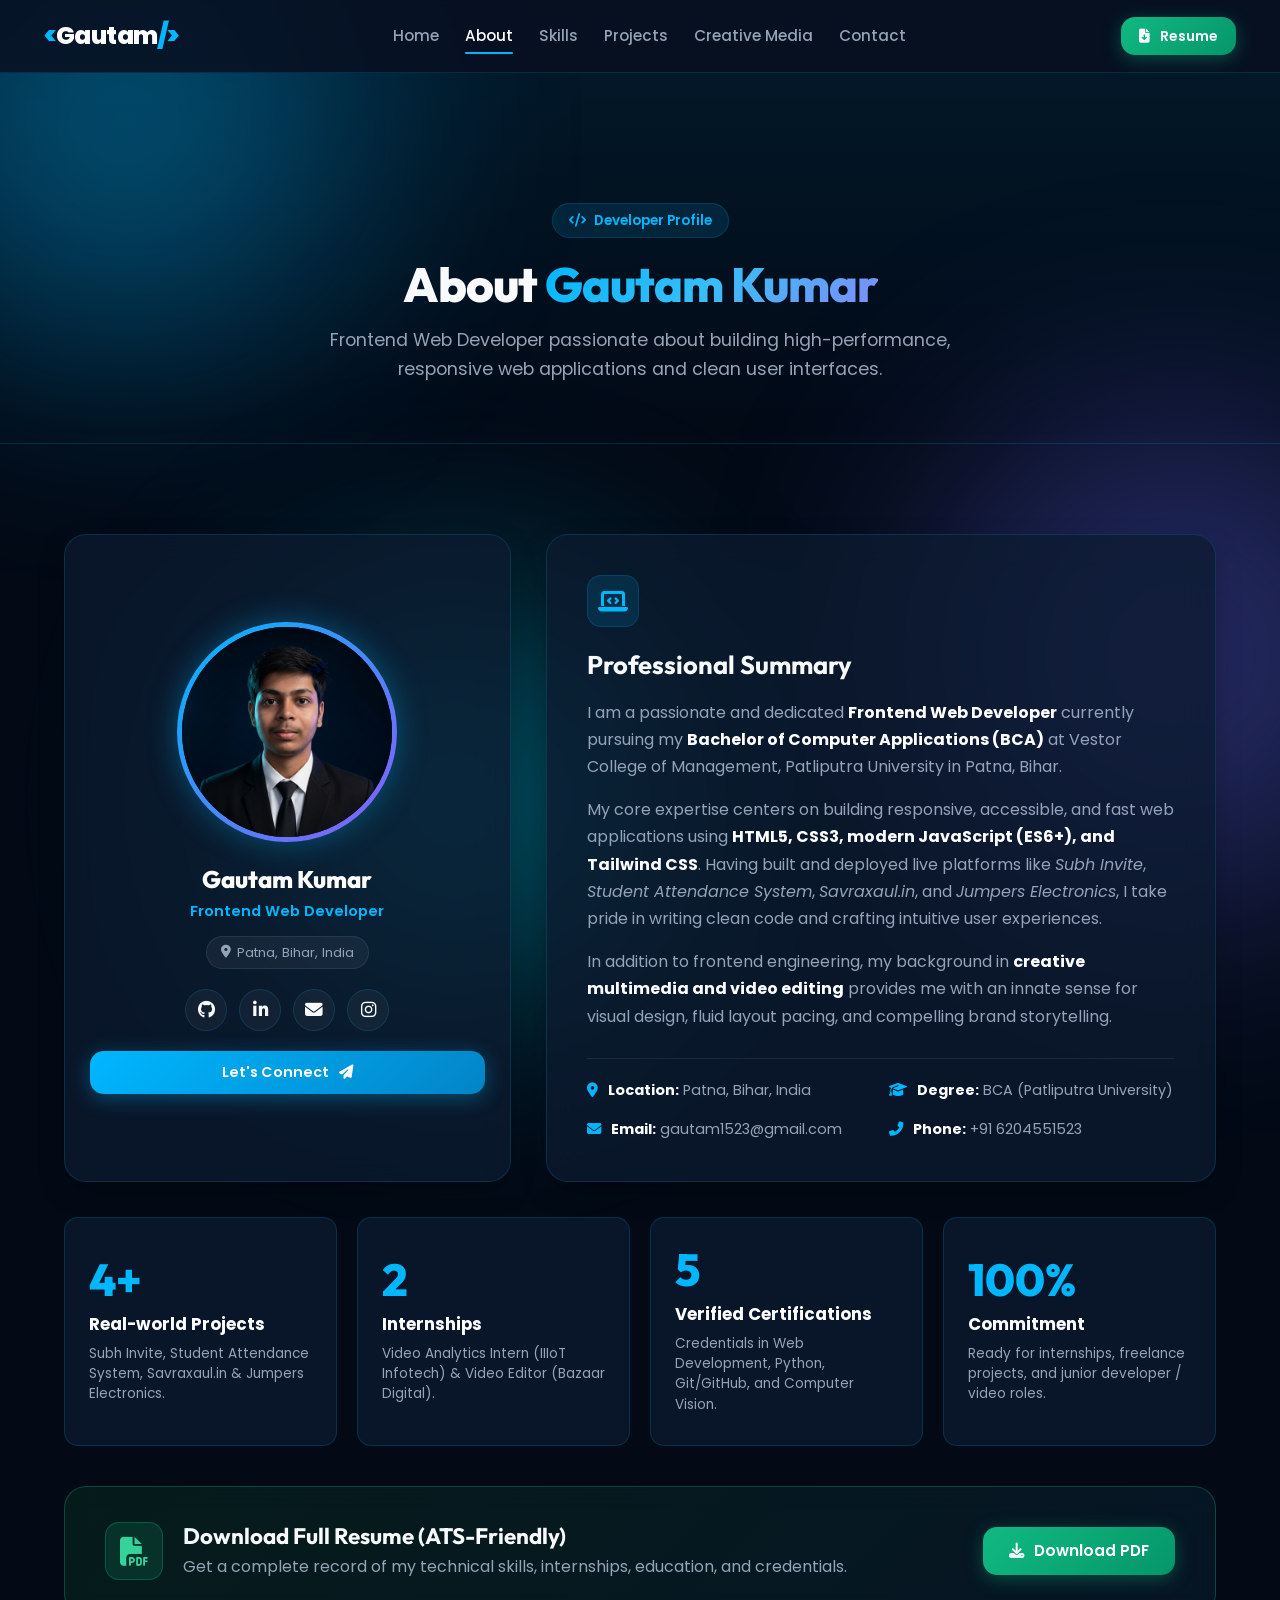
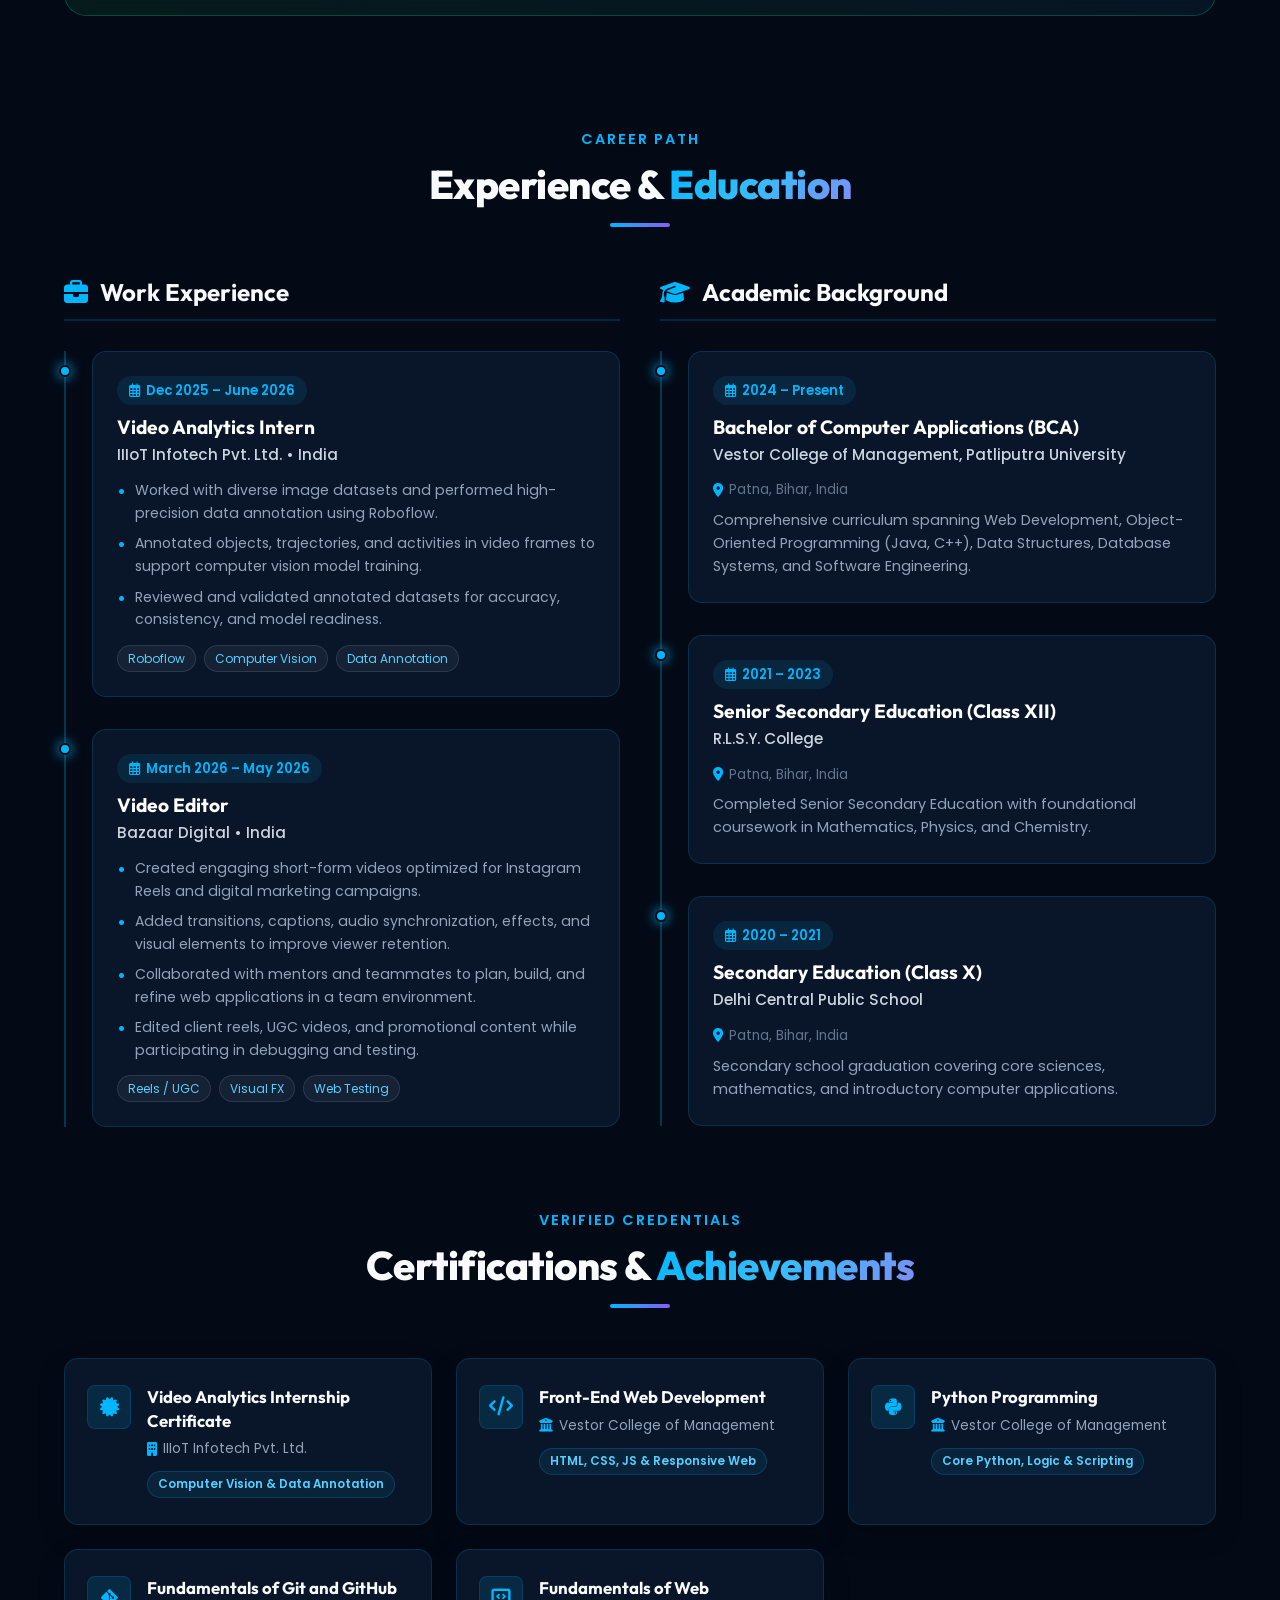
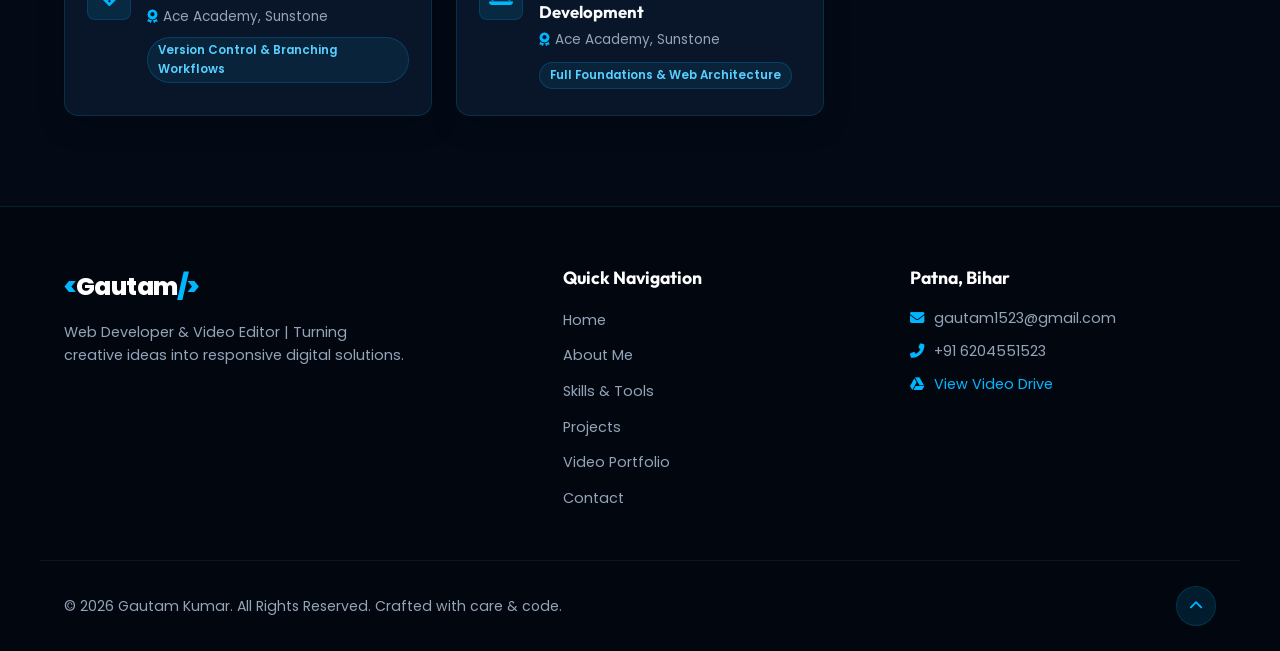
==== about.html @ 28bb9964 "Initial Commit" ====
<!DOCTYPE html>
<html lang="en">

<head>
    <meta charset="UTF-8">
    <meta name="viewport" content="width=device-width, initial-scale=1.0">
    <title>About Me | Gautam Kumar - Frontend Web Developer</title>

    <meta name="description" content="Learn more about Gautam Kumar: Frontend Web Developer pursuing BCA at Vestor College of Management, Patliputra University, Patna.">
    <meta name="author" content="Gautam Kumar">

    <!-- Google Fonts -->
    <link rel="preconnect" href="https://fonts.googleapis.com">
    <link rel="preconnect" href="https://fonts.gstatic.com" crossorigin>
    <link href="https://fonts.googleapis.com/css2?family=Outfit:wght@300;400;500;600;700;800;900&family=Poppins:wght@300;400;500;600;700&display=swap" rel="stylesheet">

    <!-- Font Awesome Icons -->
    <link rel="stylesheet" href="https://cdnjs.cloudflare.com/ajax/libs/font-awesome/6.5.1/css/all.min.css">

    <!-- Favicon -->
    <link rel="icon" type="image/jpeg" href="assets/profile.jpg">

    <!-- Stylesheet -->
    <link rel="stylesheet" href="style.css">
</head>

<body>
    <!-- Background Glow Blobs -->
    <div class="blob-bg blob-1"></div>
    <div class="blob-bg blob-2"></div>
    <div class="blob-bg blob-3"></div>

    <!-- Navigation Header -->
    <header class="header" id="header">
        <div class="nav-container">
            <a href="index.html" class="logo">
                <span class="logo-tag">&lt;</span>Gautam<span class="logo-tag">/&gt;</span>
            </a>

            <nav class="navbar" id="navbar">
                <a href="index.html" class="nav-link">Home</a>
                <a href="about.html" class="nav-link active">About</a>
                <a href="skills.html" class="nav-link">Skills</a>
                <a href="projects.html" class="nav-link">Projects</a>
                <a href="videos.html" class="nav-link">Creative Media</a>
                <a href="contact.html" class="nav-link">Contact</a>
            </nav>

            <div class="nav-actions">
                <a href="assets/Gautam_Kumar_Resume_ATS.pdf" download="Gautam_Kumar_Resume.pdf" class="btn btn-resume nav-resume-btn" title="Download Resume PDF">
                    <i class="fas fa-file-download"></i>
                    <span>Resume</span>
                </a>
                <button class="mobile-toggle" id="mobile-toggle" aria-label="Toggle Navigation Menu">
                    <i class="fas fa-bars"></i>
                </button>
            </div>
        </div>
    </header>

    <main>
        <!-- Page Header -->
        <section class="page-header">
            <div class="section-container">
                <div class="page-tag">
                    <i class="fas fa-code"></i> Developer Profile
                </div>
                <h1>About <span class="highlight-gradient">Gautam Kumar</span></h1>
                <p>Frontend Web Developer passionate about building high-performance, responsive web applications and clean user interfaces.</p>
            </div>
        </section>

        <!-- About Intro Section -->
        <section class="section" style="padding-bottom: 50px;">
            <div class="section-container">
                <div class="about-hero-grid">
                    <!-- Photo Card -->
                    <div class="about-image-card">
                        <div class="about-img-frame">
                            <img src="assets/profile.jpg" alt="Gautam Kumar - Frontend Web Developer" class="about-profile-img">
                        </div>
                        <div class="about-image-meta">
                            <h4>Gautam Kumar</h4>
                            <p class="role-badge">Frontend Web Developer</p>
                            <span class="location-badge"><i class="fas fa-map-marker-alt"></i> Patna, Bihar, India</span>
                        </div>
                        <div class="social-icons" style="margin-bottom: 20px;">
                            <a href="https://github.com/gautamkumar523" target="_blank" rel="noopener noreferrer" aria-label="GitHub"><i class="fab fa-github"></i></a>
                            <a href="https://www.linkedin.com/in/gautam-kumar-48a012330" target="_blank" rel="noopener noreferrer" aria-label="LinkedIn"><i class="fab fa-linkedin-in"></i></a>
                            <a href="mailto:gautam1523@gmail.com" aria-label="Email"><i class="fas fa-envelope"></i></a>
                            <a href="https://www.instagram.com/kumar_gautam523/" target="_blank" rel="noopener noreferrer" aria-label="Instagram"><i class="fab fa-instagram"></i></a>
                        </div>
                        <a href="contact.html" class="btn btn-primary" style="width: 100%; padding: 10px 18px; font-size: 0.9rem;">
                            <span>Let's Connect</span>
                            <i class="fas fa-paper-plane"></i>
                        </a>
                    </div>

                    <!-- Intro Card -->
                    <div class="about-card intro-card">
                        <div class="card-icon-box">
                            <i class="fas fa-laptop-code"></i>
                        </div>
                        <h3>Professional Summary</h3>
                        <p>
                            I am a passionate and dedicated <strong>Frontend Web Developer</strong> currently pursuing my <strong>Bachelor of Computer Applications (BCA)</strong> at Vestor College of Management, Patliputra University in Patna, Bihar.
                        </p>
                        <p>
                            My core expertise centers on building responsive, accessible, and fast web applications using <strong>HTML5, CSS3, modern JavaScript (ES6+), and Tailwind CSS</strong>. Having built and deployed live platforms like <em>Subh Invite</em>, <em>Student Attendance System</em>, <em>Savraxaul.in</em>, and <em>Jumpers Electronics</em>, I take pride in writing clean code and crafting intuitive user experiences.
                        </p>
                        <p>
                            In addition to frontend engineering, my background in <strong>creative multimedia and video editing</strong> provides me with an innate sense for visual design, fluid layout pacing, and compelling brand storytelling.
                        </p>

                        <div class="info-meta-list">
                            <div class="info-meta-item">
                                <i class="fas fa-map-marker-alt"></i>
                                <span><strong>Location:</strong> Patna, Bihar, India</span>
                            </div>
                            <div class="info-meta-item">
                                <i class="fas fa-graduation-cap"></i>
                                <span><strong>Degree:</strong> BCA (Patliputra University)</span>
                            </div>
                            <div class="info-meta-item">
                                <i class="fas fa-envelope"></i>
                                <span><strong>Email:</strong> gautam1523@gmail.com</span>
                            </div>
                            <div class="info-meta-item">
                                <i class="fas fa-phone-alt"></i>
                                <span><strong>Phone:</strong> +91 6204551523</span>
                            </div>
                        </div>
                    </div>
                </div>

                <div class="about-stats-grid" style="grid-template-columns: repeat(4, 1fr); margin-bottom: 40px;">
                    <div class="stat-card">
                        <div class="stat-number">4+</div>
                        <div class="stat-title">Real-world Projects</div>
                        <p class="stat-desc">Subh Invite, Student Attendance System, Savraxaul.in & Jumpers Electronics.</p>
                    </div>
                    <div class="stat-card">
                        <div class="stat-number">2</div>
                        <div class="stat-title">Internships</div>
                        <p class="stat-desc">Video Analytics Intern (IIIoT Infotech) & Video Editor (Bazaar Digital).</p>
                    </div>
                    <div class="stat-card">
                        <div class="stat-number">5</div>
                        <div class="stat-title">Verified Certifications</div>
                        <p class="stat-desc">Credentials in Web Development, Python, Git/GitHub, and Computer Vision.</p>
                    </div>
                    <div class="stat-card">
                        <div class="stat-number">100%</div>
                        <div class="stat-title">Commitment</div>
                        <p class="stat-desc">Ready for internships, freelance projects, and junior developer / video roles.</p>
                    </div>
                </div>

                <!-- Resume Download Banner -->
                <div class="resume-download-banner">
                    <div class="resume-banner-content">
                        <div class="resume-banner-icon">
                            <i class="fas fa-file-pdf"></i>
                        </div>
                        <div>
                            <h3 style="font-size: 1.4rem; font-weight: 700; margin-bottom: 4px;">Download Full Resume (ATS-Friendly)</h3>
                            <p>Get a complete record of my technical skills, internships, education, and credentials.</p>
                        </div>
                    </div>
                    <a href="assets/Gautam_Kumar_Resume_ATS.pdf" download="Gautam_Kumar_Resume.pdf" class="btn btn-resume">
                        <i class="fas fa-download"></i>
                        <span>Download PDF</span>
                    </a>
                </div>
            </div>
        </section>

        <!-- Experience & Education Dual Timeline -->
        <section class="section" style="padding-top: 20px; padding-bottom: 70px;">
            <div class="section-container">
                <div class="section-header">
                    <span class="section-subtitle">Career Path</span>
                    <h2 class="section-title">Experience & <span class="highlight-gradient">Education</span></h2>
                    <div class="title-bar"></div>
                </div>

                <div class="timeline-dual-grid">
                    <!-- Work Experience Column -->
                    <div class="timeline-column">
                        <div class="column-header">
                            <i class="fas fa-briefcase"></i>
                            <h3>Work Experience</h3>
                        </div>

                        <div class="timeline-list">
                            <!-- Experience 1 -->
                            <div class="timeline-item">
                                <div class="timeline-dot"></div>
                                <div class="timeline-card">
                                    <div class="timeline-date">
                                        <i class="far fa-calendar-alt"></i> Dec 2025 – June 2026
                                    </div>
                                    <h4 class="timeline-role">Video Analytics Intern</h4>
                                    <div class="timeline-company">IIIoT Infotech Pvt. Ltd. • India</div>
                                    <ul class="timeline-points">
                                        <li>Worked with diverse image datasets and performed high-precision data annotation using Roboflow.</li>
                                        <li>Annotated objects, trajectories, and activities in video frames to support computer vision model training.</li>
                                        <li>Reviewed and validated annotated datasets for accuracy, consistency, and model readiness.</li>
                                    </ul>
                                    <div class="tag-row">
                                        <span class="mini-tag">Roboflow</span>
                                        <span class="mini-tag">Computer Vision</span>
                                        <span class="mini-tag">Data Annotation</span>
                                    </div>
                                </div>
                            </div>

                            <!-- Experience 2 -->
                            <div class="timeline-item">
                                <div class="timeline-dot"></div>
                                <div class="timeline-card">
                                    <div class="timeline-date">
                                        <i class="far fa-calendar-alt"></i> March 2026 – May 2026
                                    </div>
                                    <h4 class="timeline-role">Video Editor</h4>
                                    <div class="timeline-company">Bazaar Digital • India</div>
                                    <ul class="timeline-points">
                                        <li>Created engaging short-form videos optimized for Instagram Reels and digital marketing campaigns.</li>
                                        <li>Added transitions, captions, audio synchronization, effects, and visual elements to improve viewer retention.</li>
                                        <li>Collaborated with mentors and teammates to plan, build, and refine web applications in a team environment.</li>
                                        <li>Edited client reels, UGC videos, and promotional content while participating in debugging and testing.</li>
                                    </ul>
                                    <div class="tag-row">
                                        <span class="mini-tag">Reels / UGC</span>
                                        <span class="mini-tag">Visual FX</span>
                                        <span class="mini-tag">Web Testing</span>
                                    </div>
                                </div>
                            </div>
                        </div>
                    </div>

                    <!-- Education Column -->
                    <div class="timeline-column">
                        <div class="column-header">
                            <i class="fas fa-graduation-cap"></i>
                            <h3>Academic Background</h3>
                        </div>

                        <div class="timeline-list">
                            <!-- Education 1 -->
                            <div class="timeline-item">
                                <div class="timeline-dot"></div>
                                <div class="timeline-card">
                                    <div class="timeline-date">
                                        <i class="far fa-calendar-alt"></i> 2024 – Present
                                    </div>
                                    <h4 class="timeline-role">Bachelor of Computer Applications (BCA)</h4>
                                    <div class="timeline-company">Vestor College of Management, Patliputra University</div>
                                    <p class="timeline-location"><i class="fas fa-map-marker-alt"></i> Patna, Bihar, India</p>
                                    <p class="timeline-text">
                                        Comprehensive curriculum spanning Web Development, Object-Oriented Programming (Java, C++), Data Structures, Database Systems, and Software Engineering.
                                    </p>
                                </div>
                            </div>

                            <!-- Education 2 -->
                            <div class="timeline-item">
                                <div class="timeline-dot"></div>
                                <div class="timeline-card">
                                    <div class="timeline-date">
                                        <i class="far fa-calendar-alt"></i> 2021 – 2023
                                    </div>
                                    <h4 class="timeline-role">Senior Secondary Education (Class XII)</h4>
                                    <div class="timeline-company">R.L.S.Y. College</div>
                                    <p class="timeline-location"><i class="fas fa-map-marker-alt"></i> Patna, Bihar, India</p>
                                    <p class="timeline-text">
                                        Completed Senior Secondary Education with foundational coursework in Mathematics, Physics, and Chemistry.
                                    </p>
                                </div>
                            </div>

                            <!-- Education 3 -->
                            <div class="timeline-item">
                                <div class="timeline-dot"></div>
                                <div class="timeline-card">
                                    <div class="timeline-date">
                                        <i class="far fa-calendar-alt"></i> 2020 – 2021
                                    </div>
                                    <h4 class="timeline-role">Secondary Education (Class X)</h4>
                                    <div class="timeline-company">Delhi Central Public School</div>
                                    <p class="timeline-location"><i class="fas fa-map-marker-alt"></i> Patna, Bihar, India</p>
                                    <p class="timeline-text">
                                        Secondary school graduation covering core sciences, mathematics, and introductory computer applications.
                                    </p>
                                </div>
                            </div>
                        </div>
                    </div>
                </div>
            </div>
        </section>

        <!-- Certifications Section -->
        <section class="section" style="padding-top: 10px; padding-bottom: 90px;">
            <div class="section-container">
                <div class="section-header">
                    <span class="section-subtitle">Verified Credentials</span>
                    <h2 class="section-title">Certifications & <span class="highlight-gradient">Achievements</span></h2>
                    <div class="title-bar"></div>
                </div>

                <div class="cert-grid">
                    <!-- Cert 1 -->
                    <div class="cert-card">
                        <div class="cert-badge-icon">
                            <i class="fas fa-certificate"></i>
                        </div>
                        <div class="cert-body">
                            <h4>Video Analytics Internship Certificate</h4>
                            <p class="cert-issuer"><i class="fas fa-building"></i> IIIoT Infotech Pvt. Ltd.</p>
                            <span class="cert-tag">Computer Vision & Data Annotation</span>
                        </div>
                    </div>

                    <!-- Cert 2 -->
                    <div class="cert-card">
                        <div class="cert-badge-icon">
                            <i class="fas fa-code"></i>
                        </div>
                        <div class="cert-body">
                            <h4>Front-End Web Development</h4>
                            <p class="cert-issuer"><i class="fas fa-university"></i> Vestor College of Management</p>
                            <span class="cert-tag">HTML, CSS, JS & Responsive Web</span>
                        </div>
                    </div>

                    <!-- Cert 3 -->
                    <div class="cert-card">
                        <div class="cert-badge-icon">
                            <i class="fab fa-python"></i>
                        </div>
                        <div class="cert-body">
                            <h4>Python Programming</h4>
                            <p class="cert-issuer"><i class="fas fa-university"></i> Vestor College of Management</p>
                            <span class="cert-tag">Core Python, Logic & Scripting</span>
                        </div>
                    </div>

                    <!-- Cert 4 -->
                    <div class="cert-card">
                        <div class="cert-badge-icon">
                            <i class="fab fa-git-alt"></i>
                        </div>
                        <div class="cert-body">
                            <h4>Fundamentals of Git and GitHub</h4>
                            <p class="cert-issuer"><i class="fas fa-award"></i> Ace Academy, Sunstone</p>
                            <span class="cert-tag">Version Control & Branching Workflows</span>
                        </div>
                    </div>

                    <!-- Cert 5 -->
                    <div class="cert-card">
                        <div class="cert-badge-icon">
                            <i class="fas fa-laptop-code"></i>
                        </div>
                        <div class="cert-body">
                            <h4>Fundamentals of Web Development</h4>
                            <p class="cert-issuer"><i class="fas fa-award"></i> Ace Academy, Sunstone</p>
                            <span class="cert-tag">Full Foundations & Web Architecture</span>
                        </div>
                    </div>
                </div>
            </div>
        </section>
    </main>

    <!-- Footer -->
    <footer class="footer">
        <div class="section-container footer-content">
            <div class="footer-logo">
                <a href="index.html" class="logo">
                    <span class="logo-tag">&lt;</span>Gautam<span class="logo-tag">/&gt;</span>
                </a>
                <p>Web Developer & Video Editor | Turning creative ideas into responsive digital solutions.</p>
            </div>

            <div class="footer-links">
                <h4>Quick Navigation</h4>
                <ul>
                    <li><a href="index.html">Home</a></li>
                    <li><a href="about.html">About Me</a></li>
                    <li><a href="skills.html">Skills & Tools</a></li>
                    <li><a href="projects.html">Projects</a></li>
                    <li><a href="videos.html">Video Portfolio</a></li>
                    <li><a href="contact.html">Contact</a></li>
                </ul>
            </div>

            <div class="footer-contact">
                <h4>Patna, Bihar</h4>
                <p><i class="fas fa-envelope"></i> gautam1523@gmail.com</p>
                <p><i class="fas fa-phone-alt"></i> +91 6204551523</p>
                <p><i class="fab fa-google-drive"></i> <a href="https://drive.google.com/drive/folders/1fnpWVgMKxnuVFxJ9UNjNmd7rNu_-6KGL?usp=drive_link" target="_blank" rel="noopener noreferrer" style="color: var(--primary);">View Video Drive</a></p>
            </div>
        </div>

        <div class="footer-bottom">
            <p>&copy; 2026 Gautam Kumar. All Rights Reserved. Crafted with care & code.</p>
            <a href="about.html" class="back-to-top" aria-label="Back to Top">
                <i class="fas fa-chevron-up"></i>
            </a>
        </div>
    </footer>

    <!-- JavaScript -->
    <script src="script.js"></script>
</body>

</html>
---- style.css ----
/* ==========================================================
   GAUTAM KUMAR - MULTIPAGE PORTFOLIO STYLESHEET
   Theme: High-Tech Dark Neon (Deep Navy & Electric Cyan)
   ========================================================== */

:root {
    --bg-main: #030a16;
    --bg-secondary: #071224;
    --bg-card: rgba(13, 27, 49, 0.75);
    --bg-card-hover: rgba(18, 36, 64, 0.92);
    --bg-glass: rgba(7, 18, 36, 0.88);

    --primary: #00b7ff;
    --primary-glow: rgba(0, 183, 255, 0.45);
    --primary-light: #56d0ff;
    --primary-dark: #0088cc;
    --accent-purple: #8b5cf6;
    --accent-emerald: #10b981;
    --accent-gold: #f59e0b;
    --drive-color: #34a853;

    --text-main: #f8fafc;
    --text-muted: #94a3b8;
    --text-dark: #64748b;

    --border-color: rgba(0, 183, 255, 0.16);
    --border-hover: rgba(0, 183, 255, 0.5);

    --radius-sm: 8px;
    --radius-md: 14px;
    --radius-lg: 22px;
    --radius-full: 9999px;

    --font-heading: 'Outfit', sans-serif;
    --font-body: 'Poppins', sans-serif;

    --transition: all 0.3s cubic-bezier(0.4, 0, 0.2, 1);
    --shadow-card: 0 10px 30px -10px rgba(0, 0, 0, 0.5);
    --shadow-glow: 0 0 30px rgba(0, 183, 255, 0.2);
}

/* Global Reset */
*, *::before, *::after {
    margin: 0;
    padding: 0;
    box-sizing: border-box;
}

html {
    scroll-behavior: smooth;
    font-size: 16px;
}

body {
    background-color: var(--bg-main);
    color: var(--text-main);
    font-family: var(--font-body);
    line-height: 1.6;
    overflow-x: hidden;
    position: relative;
    min-height: 100vh;
    display: flex;
    flex-direction: column;
}

main {
    flex-grow: 1;
}

/* Background Glowing Ambient Blobs */
.blob-bg {
    position: fixed;
    border-radius: 50%;
    filter: blur(120px);
    z-index: -1;
    pointer-events: none;
    opacity: 0.35;
    animation: blobFloat 16s ease-in-out infinite alternate;
}

.blob-1 {
    width: 450px;
    height: 450px;
    background: #00b7ff;
    top: -100px;
    left: -100px;
}

.blob-2 {
    width: 500px;
    height: 500px;
    background: #6366f1;
    top: 45%;
    right: -150px;
    animation-delay: -5s;
}

.blob-3 {
    width: 400px;
    height: 400px;
    background: #00e5ff;
    bottom: -100px;
    left: 20%;
    animation-delay: -10s;
}

@keyframes blobFloat {
    0% { transform: translate(0, 0) scale(1); }
    100% { transform: translate(40px, 50px) scale(1.1); }
}

/* Typography & Utilities */
h1, h2, h3, h4, h5, h6 {
    font-family: var(--font-heading);
    color: var(--text-main);
    line-height: 1.25;
}

p {
    color: var(--text-muted);
}

a {
    color: inherit;
    text-decoration: none;
    transition: var(--transition);
}

.highlight-gradient {
    background: linear-gradient(135deg, #00b7ff 0%, #38bdf8 50%, #818cf8 100%);
    -webkit-background-clip: text;
    -webkit-text-fill-color: transparent;
    display: inline-block;
}

.section-container {
    max-width: 1200px;
    margin: 0 auto;
    padding: 0 24px;
    width: 100%;
}

.section {
    padding: 90px 0;
    position: relative;
}

.section-header {
    text-align: center;
    margin-bottom: 50px;
}

.section-subtitle {
    display: inline-block;
    color: var(--primary);
    font-size: 0.9rem;
    font-weight: 600;
    text-transform: uppercase;
    letter-spacing: 2px;
    margin-bottom: 8px;
}

.section-title {
    font-size: 2.5rem;
    font-weight: 800;
    letter-spacing: -0.5px;
}

.title-bar {
    width: 60px;
    height: 4px;
    background: linear-gradient(90deg, var(--primary), var(--accent-purple));
    margin: 14px auto 0;
    border-radius: 4px;
}

/* Subpage Hero / Banner Header */
.page-header {
    padding: 130px 0 60px;
    background: linear-gradient(180deg, rgba(0, 183, 255, 0.08) 0%, transparent 100%);
    border-bottom: 1px solid rgba(0, 183, 255, 0.1);
    text-align: center;
    position: relative;
}

.page-header .page-tag {
    display: inline-flex;
    align-items: center;
    gap: 8px;
    background: rgba(0, 183, 255, 0.12);
    border: 1px solid var(--border-color);
    padding: 6px 16px;
    border-radius: var(--radius-full);
    color: var(--primary);
    font-size: 0.85rem;
    font-weight: 600;
    margin-bottom: 16px;
}

.page-header h1 {
    font-size: 3rem;
    font-weight: 800;
    letter-spacing: -1px;
    margin-bottom: 12px;
}

.page-header p {
    font-size: 1.1rem;
    max-width: 650px;
    margin: 0 auto;
}

/* Buttons */
.btn {
    display: inline-flex;
    align-items: center;
    justify-content: center;
    gap: 10px;
    padding: 12px 26px;
    border-radius: var(--radius-md);
    font-size: 0.96rem;
    font-weight: 600;
    cursor: pointer;
    border: none;
    transition: var(--transition);
}

.btn-primary {
    background: linear-gradient(135deg, #00b7ff 0%, #0284c7 100%);
    color: #ffffff;
    box-shadow: 0 4px 20px rgba(0, 183, 255, 0.35);
}

.btn-primary:hover {
    transform: translateY(-3px);
    box-shadow: 0 8px 25px rgba(0, 183, 255, 0.55);
    background: linear-gradient(135deg, #38bdf8 0%, #00b7ff 100%);
    color: #ffffff;
}

.btn-secondary {
    background: rgba(255, 255, 255, 0.06);
    color: var(--text-main);
    border: 1px solid var(--border-color);
    backdrop-filter: blur(10px);
}

.btn-secondary:hover {
    background: rgba(0, 183, 255, 0.12);
    border-color: var(--primary);
    color: var(--primary);
    transform: translateY(-3px);
}

.btn-outline {
    background: transparent;
    border: 1.5px solid var(--primary);
    color: var(--primary);
}

.btn-outline:hover {
    background: var(--primary);
    color: #030a16;
    box-shadow: 0 0 20px rgba(0, 183, 255, 0.4);
}

.btn-resume {
    background: linear-gradient(135deg, #10b981 0%, #059669 100%);
    color: #ffffff;
    box-shadow: 0 4px 18px rgba(16, 185, 129, 0.35);
}

.btn-resume:hover {
    background: linear-gradient(135deg, #34d399 0%, #10b981 100%);
    transform: translateY(-3px);
    box-shadow: 0 8px 24px rgba(16, 185, 129, 0.55);
    color: #ffffff;
}

.btn-drive {
    background: linear-gradient(135deg, #0284c7 0%, #0369a1 100%);
    color: #ffffff;
    border: 1px solid rgba(56, 189, 248, 0.4);
    box-shadow: 0 4px 18px rgba(2, 132, 199, 0.35);
}

.btn-drive:hover {
    background: linear-gradient(135deg, #38bdf8 0%, #0284c7 100%);
    transform: translateY(-3px);
    box-shadow: 0 8px 25px rgba(2, 132, 199, 0.55);
    color: #ffffff;
}

/* ==========================================================
   HEADER & NAVIGATION
   ========================================================== */
.header {
    position: sticky;
    top: 0;
    width: 100%;
    z-index: 1000;
    background: var(--bg-glass);
    backdrop-filter: blur(16px);
    -webkit-backdrop-filter: blur(16px);
    border-bottom: 1px solid var(--border-color);
    transition: var(--transition);
}

.header.scrolled {
    background: rgba(4, 12, 26, 0.96);
    box-shadow: 0 10px 30px rgba(0, 0, 0, 0.4);
}

.nav-container {
    max-width: 1240px;
    margin: 0 auto;
    padding: 16px 24px;
    display: flex;
    align-items: center;
    justify-content: space-between;
}

.logo {
    font-size: 1.55rem;
    font-weight: 800;
    color: #ffffff;
    letter-spacing: -0.5px;
    display: flex;
    align-items: center;
}

.logo-tag {
    color: var(--primary);
    font-weight: 900;
}

.navbar {
    display: flex;
    align-items: center;
    gap: 26px;
}

.nav-link {
    color: var(--text-muted);
    font-size: 0.95rem;
    font-weight: 500;
    position: relative;
    padding: 6px 0;
}

.nav-link::after {
    content: '';
    position: absolute;
    bottom: 0;
    left: 0;
    width: 0;
    height: 2px;
    background: var(--primary);
    transition: width 0.3s ease;
    border-radius: 2px;
}

.nav-link:hover,
.nav-link.active {
    color: #ffffff;
}

.nav-link.active::after,
.nav-link:hover::after {
    width: 100%;
}

.nav-actions {
    display: flex;
    align-items: center;
    gap: 14px;
}

.nav-resume-btn {
    padding: 8px 18px;
    font-size: 0.88rem;
}

.mobile-toggle {
    display: none;
    background: none;
    border: none;
    color: var(--text-main);
    font-size: 1.4rem;
    cursor: pointer;
    padding: 6px;
}

/* ==========================================================
   HERO SECTION (HOME)
   ========================================================== */
.hero-section {
    padding: 110px 0 80px;
    min-height: calc(100vh - 80px);
    display: flex;
    align-items: center;
}

.hero-grid {
    display: grid;
    grid-template-columns: 1.15fr 0.85fr;
    gap: 60px;
    align-items: center;
}

.badge-pill {
    display: inline-flex;
    align-items: center;
    gap: 10px;
    padding: 8px 18px;
    background: rgba(0, 183, 255, 0.1);
    border: 1px solid var(--border-color);
    border-radius: var(--radius-full);
    color: var(--primary);
    font-size: 0.85rem;
    font-weight: 500;
    margin-bottom: 24px;
}

.pulse-dot {
    width: 10px;
    height: 10px;
    background-color: var(--accent-emerald);
    border-radius: 50%;
    box-shadow: 0 0 10px var(--accent-emerald);
    animation: pulse 1.8s infinite;
}

@keyframes pulse {
    0% { transform: scale(0.95); box-shadow: 0 0 0 0 rgba(16, 185, 129, 0.7); }
    70% { transform: scale(1); box-shadow: 0 0 0 8px rgba(16, 185, 129, 0); }
    100% { transform: scale(0.95); box-shadow: 0 0 0 0 rgba(16, 185, 129, 0); }
}

.hero-title {
    font-size: 3.5rem;
    font-weight: 900;
    letter-spacing: -1px;
    margin-bottom: 12px;
}

.typewriter-container {
    font-size: 1.7rem;
    font-weight: 700;
    color: var(--text-main);
    margin-bottom: 22px;
    min-height: 2.2rem;
    display: flex;
    align-items: center;
}

.typewriter-prefix {
    color: var(--text-muted);
    font-weight: 500;
    margin-right: 8px;
}

.typewriter-text {
    color: var(--primary);
}

.cursor {
    display: inline-block;
    width: 3px;
    background-color: var(--primary);
    animation: blink 0.8s infinite;
    margin-left: 2px;
}

@keyframes blink {
    0%, 100% { opacity: 1; }
    50% { opacity: 0; }
}

.hero-description {
    font-size: 1.1rem;
    line-height: 1.8;
    color: var(--text-muted);
    margin-bottom: 35px;
    max-width: 580px;
}

.hero-cta-group {
    display: flex;
    gap: 14px;
    flex-wrap: wrap;
    margin-bottom: 38px;
}

.social-links-container {
    display: flex;
    align-items: center;
    gap: 18px;
    flex-wrap: wrap;
}

.social-label {
    font-size: 0.9rem;
    color: var(--text-muted);
    font-weight: 500;
}

.social-icons {
    display: flex;
    gap: 12px;
}

.social-icons a {
    width: 42px;
    height: 42px;
    border-radius: 50%;
    background: rgba(255, 255, 255, 0.04);
    border: 1px solid var(--border-color);
    display: flex;
    align-items: center;
    justify-content: center;
    color: var(--text-main);
    font-size: 1.1rem;
    transition: var(--transition);
}

.social-icons a:hover {
    background: var(--primary);
    border-color: var(--primary);
    color: #030a16;
    transform: translateY(-4px);
    box-shadow: 0 8px 20px var(--primary-glow);
}

/* Hero Visual / Avatar Card */
.hero-visual {
    display: flex;
    justify-content: center;
    position: relative;
}

.visual-card {
    position: relative;
    width: 100%;
    max-width: 420px;
    height: 420px;
    display: flex;
    align-items: center;
    justify-content: center;
}

.card-glow {
    position: absolute;
    inset: 10px;
    background: radial-gradient(circle, rgba(0, 183, 255, 0.25) 0%, rgba(99, 102, 241, 0.15) 50%, transparent 70%);
    filter: blur(40px);
    z-index: 1;
}

.avatar-wrapper {
    position: relative;
    width: 290px;
    height: 290px;
    border-radius: 50%;
    display: flex;
    align-items: center;
    justify-content: center;
    z-index: 2;
}

.avatar-ring {
    position: absolute;
    inset: -12px;
    border-radius: 50%;
    border: 2px dashed rgba(0, 183, 255, 0.45);
    animation: rotateRing 25s linear infinite;
}

@keyframes rotateRing {
    from { transform: rotate(0deg); }
    to { transform: rotate(360deg); }
}

.avatar-inner {
    width: 100%;
    height: 100%;
    border-radius: 50%;
    background: #030a16;
    border: 3px solid rgba(0, 183, 255, 0.4);
    display: flex;
    align-items: center;
    justify-content: center;
    box-shadow: 0 15px 40px rgba(0, 0, 0, 0.6), inset 0 0 30px rgba(0, 183, 255, 0.2);
    position: relative;
    overflow: hidden;
}

.hero-avatar-img {
    width: 100%;
    height: 100%;
    object-fit: cover;
    object-position: center top;
    display: block;
    transition: transform 0.45s ease;
    border-radius: 50%;
}

.avatar-wrapper:hover .hero-avatar-img {
    transform: scale(1.06);
}

.avatar-code-icon {
    font-size: 2rem;
    color: var(--primary);
    margin-bottom: 6px;
    opacity: 0.8;
}

.avatar-initials {
    font-size: 3.8rem;
    font-weight: 900;
    letter-spacing: -2px;
    background: linear-gradient(135deg, #ffffff 0%, #38bdf8 60%, #00b7ff 100%);
    -webkit-background-clip: text;
    -webkit-text-fill-color: transparent;
    line-height: 1;
}

.avatar-role {
    font-size: 0.85rem;
    text-transform: uppercase;
    letter-spacing: 2px;
    color: var(--text-muted);
    margin-top: 6px;
    font-weight: 600;
}

/* About Page Hero Grid & Image Card */
.about-hero-grid {
    display: grid;
    grid-template-columns: 0.8fr 1.2fr;
    gap: 35px;
    align-items: stretch;
    margin-bottom: 35px;
}

.about-image-card {
    background: var(--bg-card);
    border: 1px solid var(--border-color);
    border-radius: var(--radius-lg);
    padding: 35px 25px;
    backdrop-filter: blur(16px);
    box-shadow: var(--shadow-card);
    display: flex;
    flex-direction: column;
    align-items: center;
    justify-content: center;
    text-align: center;
    position: relative;
    overflow: hidden;
    transition: var(--transition);
}

.about-image-card:hover {
    border-color: var(--border-hover);
    box-shadow: var(--shadow-glow);
    transform: translateY(-4px);
}

.about-img-frame {
    position: relative;
    width: 220px;
    height: 220px;
    border-radius: 50%;
    margin-bottom: 22px;
    padding: 5px;
    background: linear-gradient(135deg, var(--primary), var(--accent-purple));
    box-shadow: 0 0 30px rgba(0, 183, 255, 0.35);
}

.about-profile-img {
    width: 100%;
    height: 100%;
    border-radius: 50%;
    object-fit: cover;
    object-position: center top;
    display: block;
    background: #030a16;
}

.about-image-meta h4 {
    font-size: 1.5rem;
    font-weight: 800;
    color: #ffffff;
    margin-bottom: 6px;
}

.about-image-meta .role-badge {
    color: var(--primary);
    font-size: 0.92rem;
    font-weight: 600;
    margin-bottom: 12px;
}

.about-image-meta .location-badge {
    display: inline-flex;
    align-items: center;
    gap: 6px;
    font-size: 0.82rem;
    color: var(--text-muted);
    background: rgba(255, 255, 255, 0.05);
    padding: 5px 14px;
    border-radius: var(--radius-full);
    border: 1px solid rgba(255, 255, 255, 0.08);
    margin-bottom: 20px;
}

/* Floating Tech Badges */
.floating-badge {
    position: absolute;
    display: flex;
    align-items: center;
    gap: 8px;
    background: rgba(13, 27, 49, 0.9);
    border: 1px solid var(--border-color);
    padding: 10px 18px;
    border-radius: var(--radius-full);
    backdrop-filter: blur(12px);
    box-shadow: var(--shadow-card);
    font-size: 0.85rem;
    font-weight: 600;
    color: #ffffff;
    z-index: 5;
    animation: floatAnim 4s ease-in-out infinite alternate;
}

.floating-badge i {
    font-size: 1.1rem;
    color: var(--primary);
}

.badge-1 { top: 20px; left: -15px; animation-delay: 0s; }
.badge-2 { top: 50px; right: -20px; animation-delay: -1.5s; }
.badge-3 { bottom: 50px; left: -20px; animation-delay: -2.5s; }
.badge-4 { bottom: 25px; right: -10px; animation-delay: -3.5s; }

@keyframes floatAnim {
    0% { transform: translateY(0); }
    100% { transform: translateY(-12px); }
}

/* ==========================================================
   PROMO & CALL-TO-ACTION BANNERS
   ========================================================== */
.drive-banner {
    background: linear-gradient(135deg, rgba(7, 25, 48, 0.95), rgba(13, 37, 68, 0.9));
    border: 1.5px solid rgba(0, 183, 255, 0.3);
    border-radius: var(--radius-lg);
    padding: 38px 45px;
    box-shadow: 0 15px 40px rgba(0, 0, 0, 0.5), 0 0 35px rgba(0, 183, 255, 0.15);
    display: flex;
    align-items: center;
    justify-content: space-between;
    gap: 30px;
    margin-bottom: 50px;
    backdrop-filter: blur(16px);
}

.drive-banner-content {
    display: flex;
    align-items: center;
    gap: 25px;
}

.drive-banner-icon {
    width: 64px;
    height: 64px;
    border-radius: var(--radius-md);
    background: rgba(0, 183, 255, 0.12);
    border: 1px solid var(--border-color);
    display: flex;
    align-items: center;
    justify-content: center;
    color: var(--primary);
    font-size: 2rem;
    flex-shrink: 0;
}

.drive-banner-text h3 {
    font-size: 1.5rem;
    font-weight: 700;
    margin-bottom: 6px;
}

.drive-banner-text p {
    font-size: 0.95rem;
    color: var(--text-muted);
}

.resume-download-banner {
    background: linear-gradient(135deg, rgba(6, 32, 28, 0.8), rgba(7, 24, 40, 0.8));
    border: 1.5px solid rgba(16, 185, 129, 0.3);
    border-radius: var(--radius-lg);
    padding: 35px 40px;
    display: flex;
    align-items: center;
    justify-content: space-between;
    gap: 25px;
    margin: 40px 0;
    backdrop-filter: blur(14px);
}

.resume-banner-content {
    display: flex;
    align-items: center;
    gap: 20px;
}

.resume-banner-icon {
    width: 58px;
    height: 58px;
    border-radius: var(--radius-md);
    background: rgba(16, 185, 129, 0.15);
    border: 1px solid rgba(16, 185, 129, 0.3);
    display: flex;
    align-items: center;
    justify-content: center;
    color: #34d399;
    font-size: 1.8rem;
    flex-shrink: 0;
}

/* ==========================================================
   ABOUT & EDUCATION SECTION
   ========================================================== */
.about-grid {
    display: grid;
    grid-template-columns: 1fr 1fr;
    gap: 35px;
    align-items: stretch;
}

.about-card {
    background: var(--bg-card);
    border: 1px solid var(--border-color);
    border-radius: var(--radius-lg);
    padding: 40px;
    backdrop-filter: blur(16px);
    box-shadow: var(--shadow-card);
    transition: var(--transition);
}

.about-card:hover {
    border-color: var(--border-hover);
    transform: translateY(-4px);
    box-shadow: var(--shadow-glow);
}

.card-icon-box {
    width: 52px;
    height: 52px;
    background: rgba(0, 183, 255, 0.12);
    border: 1px solid var(--border-color);
    border-radius: var(--radius-md);
    display: flex;
    align-items: center;
    justify-content: center;
    color: var(--primary);
    font-size: 1.5rem;
    margin-bottom: 22px;
}

.intro-card h3 {
    font-size: 1.6rem;
    margin-bottom: 18px;
}

.intro-card p {
    margin-bottom: 16px;
    font-size: 1rem;
    line-height: 1.7;
}

.intro-card strong {
    color: #ffffff;
}

.info-meta-list {
    margin-top: 28px;
    display: grid;
    grid-template-columns: 1fr 1fr;
    gap: 16px;
    padding-top: 20px;
    border-top: 1px solid rgba(255, 255, 255, 0.08);
}

.info-meta-item {
    display: flex;
    align-items: flex-start;
    gap: 10px;
    font-size: 0.9rem;
    color: var(--text-muted);
}

.info-meta-item i {
    color: var(--primary);
    margin-top: 4px;
}

.info-meta-item strong {
    color: #ffffff;
}

.about-stats-grid {
    display: grid;
    grid-template-columns: 1fr 1fr;
    gap: 20px;
}

.stat-card {
    background: var(--bg-card);
    border: 1px solid var(--border-color);
    border-radius: var(--radius-md);
    padding: 30px 24px;
    display: flex;
    flex-direction: column;
    justify-content: center;
    backdrop-filter: blur(12px);
    transition: var(--transition);
}

.stat-card:hover {
    border-color: var(--border-hover);
    transform: translateY(-4px);
    box-shadow: 0 10px 25px rgba(0, 183, 255, 0.2);
}

.stat-number {
    font-family: var(--font-heading);
    font-size: 2.8rem;
    font-weight: 800;
    color: var(--primary);
    line-height: 1;
    margin-bottom: 8px;
}

.stat-title {
    font-size: 1.05rem;
    font-weight: 700;
    color: #ffffff;
    margin-bottom: 6px;
}

.stat-desc {
    font-size: 0.85rem;
    line-height: 1.5;
}

/* ==========================================================
   SKILLS SECTION
   ========================================================== */
.skills-grid {
    display: grid;
    grid-template-columns: repeat(3, 1fr);
    gap: 28px;
}

.skill-category-card {
    background: var(--bg-card);
    border: 1px solid var(--border-color);
    border-radius: var(--radius-lg);
    padding: 32px 26px;
    backdrop-filter: blur(12px);
    box-shadow: var(--shadow-card);
    transition: var(--transition);
    display: flex;
    flex-direction: column;
}

.skill-category-card:hover {
    border-color: var(--border-hover);
    transform: translateY(-5px);
    box-shadow: 0 12px 30px rgba(0, 183, 255, 0.22);
}

.category-header {
    display: flex;
    align-items: center;
    gap: 14px;
    margin-bottom: 22px;
}

.cat-icon {
    width: 44px;
    height: 44px;
    background: rgba(0, 183, 255, 0.12);
    border: 1px solid var(--border-color);
    border-radius: var(--radius-sm);
    display: flex;
    align-items: center;
    justify-content: center;
    color: var(--primary);
    font-size: 1.25rem;
}

.category-header h3 {
    font-size: 1.25rem;
    font-weight: 700;
}

.skill-pills {
    display: flex;
    flex-wrap: wrap;
    gap: 10px;
}

.skill-pill {
    display: inline-flex;
    align-items: center;
    gap: 8px;
    background: rgba(255, 255, 255, 0.04);
    border: 1px solid rgba(255, 255, 255, 0.08);
    color: var(--text-main);
    padding: 7px 14px;
    border-radius: var(--radius-full);
    font-size: 0.86rem;
    font-weight: 500;
    transition: var(--transition);
}

.skill-pill i {
    color: var(--primary);
}

.skill-pill:hover {
    background: rgba(0, 183, 255, 0.15);
    border-color: var(--primary);
    color: #ffffff;
    transform: translateY(-2px);
}

/* ==========================================================
   EXPERIENCE & EDUCATION TIMELINE
   ========================================================== */
.timeline-dual-grid {
    display: grid;
    grid-template-columns: 1fr 1fr;
    gap: 40px;
}

.column-header {
    display: flex;
    align-items: center;
    gap: 12px;
    margin-bottom: 30px;
    padding-bottom: 12px;
    border-bottom: 2px solid var(--border-color);
}

.column-header i {
    font-size: 1.5rem;
    color: var(--primary);
}

.column-header h3 {
    font-size: 1.5rem;
    font-weight: 700;
}

.timeline-list {
    position: relative;
    padding-left: 26px;
    border-left: 2px solid rgba(0, 183, 255, 0.25);
    display: flex;
    flex-direction: column;
    gap: 32px;
}

.timeline-item {
    position: relative;
}

.timeline-dot {
    position: absolute;
    left: -33px;
    top: 14px;
    width: 12px;
    height: 12px;
    border-radius: 50%;
    background: var(--primary);
    box-shadow: 0 0 12px var(--primary);
    border: 2px solid var(--bg-main);
}

.timeline-card {
    background: var(--bg-card);
    border: 1px solid var(--border-color);
    border-radius: var(--radius-md);
    padding: 24px;
    backdrop-filter: blur(12px);
    transition: var(--transition);
}

.timeline-card:hover {
    border-color: var(--border-hover);
    transform: translateX(4px);
    box-shadow: 0 8px 24px rgba(0, 183, 255, 0.2);
}

.timeline-date {
    display: inline-flex;
    align-items: center;
    gap: 6px;
    font-size: 0.82rem;
    font-weight: 600;
    color: var(--primary);
    background: rgba(0, 183, 255, 0.1);
    padding: 4px 12px;
    border-radius: var(--radius-full);
    margin-bottom: 10px;
}

.timeline-role {
    font-size: 1.2rem;
    font-weight: 700;
    color: #ffffff;
    margin-bottom: 4px;
}

.timeline-company {
    font-size: 0.95rem;
    font-weight: 500;
    color: #cbd5e1;
    margin-bottom: 12px;
}

.timeline-location {
    font-size: 0.85rem;
    color: var(--text-dark);
    margin-bottom: 8px;
    display: flex;
    align-items: center;
    gap: 6px;
}

.timeline-location i {
    color: var(--primary);
}

.timeline-points {
    list-style: none;
    margin-bottom: 14px;
}

.timeline-points li {
    position: relative;
    padding-left: 18px;
    margin-bottom: 8px;
    font-size: 0.88rem;
    color: var(--text-muted);
}

.timeline-points li::before {
    content: "•";
    color: var(--primary);
    font-size: 1.2rem;
    position: absolute;
    left: 0;
    top: -2px;
}

.timeline-text {
    font-size: 0.9rem;
    color: var(--text-muted);
    line-height: 1.6;
}

.tag-row {
    display: flex;
    flex-wrap: wrap;
    gap: 8px;
    margin-top: 12px;
}

.mini-tag {
    font-size: 0.75rem;
    padding: 3px 10px;
    background: rgba(255, 255, 255, 0.05);
    border: 1px solid rgba(255, 255, 255, 0.1);
    border-radius: var(--radius-full);
    color: var(--primary-light);
}

/* ==========================================================
   PROJECTS SECTION
   ========================================================== */
.projects-grid {
    display: grid;
    grid-template-columns: repeat(2, 1fr);
    gap: 30px;
}

.project-card {
    background: var(--bg-card);
    border: 1px solid var(--border-color);
    border-radius: var(--radius-lg);
    padding: 34px;
    backdrop-filter: blur(14px);
    box-shadow: var(--shadow-card);
    display: flex;
    flex-direction: column;
    transition: var(--transition);
    position: relative;
    overflow: hidden;
}

.project-card::before {
    content: '';
    position: absolute;
    top: 0;
    left: 0;
    right: 0;
    height: 3px;
    background: linear-gradient(90deg, var(--primary), #818cf8);
    opacity: 0;
    transition: var(--transition);
}

.project-card:hover {
    border-color: var(--border-hover);
    transform: translateY(-6px);
    box-shadow: 0 16px 36px rgba(0, 183, 255, 0.22);
}

.project-card:hover::before {
    opacity: 1;
}

.project-header {
    display: flex;
    justify-content: space-between;
    align-items: center;
    margin-bottom: 18px;
}

.project-icon-wrap {
    width: 48px;
    height: 48px;
    background: rgba(0, 183, 255, 0.12);
    border: 1px solid var(--border-color);
    border-radius: var(--radius-md);
    display: flex;
    align-items: center;
    justify-content: center;
    color: var(--primary);
    font-size: 1.35rem;
}

.project-badge {
    font-size: 0.76rem;
    font-weight: 600;
    padding: 4px 12px;
    border-radius: var(--radius-full);
    background: rgba(0, 183, 255, 0.12);
    color: var(--primary);
    border: 1px solid var(--border-color);
}

.project-title {
    font-size: 1.45rem;
    font-weight: 700;
    color: #ffffff;
    margin-bottom: 6px;
}

.project-subtitle {
    font-size: 0.9rem;
    font-weight: 500;
    color: var(--primary);
    margin-bottom: 14px;
}

.project-desc {
    font-size: 0.92rem;
    line-height: 1.65;
    color: var(--text-muted);
    margin-bottom: 22px;
    flex-grow: 1;
}

.project-tech-tags {
    display: flex;
    flex-wrap: wrap;
    gap: 8px;
    margin-bottom: 24px;
}

.project-tech-tags span {
    font-size: 0.78rem;
    font-weight: 500;
    padding: 4px 10px;
    border-radius: var(--radius-sm);
    background: rgba(255, 255, 255, 0.05);
    border: 1px solid rgba(255, 255, 255, 0.08);
    color: #cbd5e1;
}

.project-links {
    display: flex;
    gap: 12px;
}

.proj-btn {
    display: inline-flex;
    align-items: center;
    gap: 8px;
    padding: 9px 18px;
    border-radius: var(--radius-md);
    font-size: 0.88rem;
    font-weight: 600;
    background: rgba(255, 255, 255, 0.05);
    border: 1px solid var(--border-color);
    color: var(--text-main);
    transition: var(--transition);
}

.proj-btn:hover {
    background: rgba(0, 183, 255, 0.15);
    border-color: var(--primary);
    color: var(--primary);
}

.proj-btn-primary {
    background: var(--primary);
    color: #030a16;
    border-color: var(--primary);
}

.proj-btn-primary:hover {
    background: #38bdf8;
    color: #030a16;
    box-shadow: 0 4px 15px rgba(0, 183, 255, 0.4);
}

/* ==========================================================
   VIDEO EDITING SHOWCASE (VIDEOS PAGE)
   ========================================================== */
.video-showcase-grid {
    display: grid;
    grid-template-columns: repeat(3, 1fr);
    gap: 28px;
}

.video-card {
    background: var(--bg-card);
    border: 1px solid var(--border-color);
    border-radius: var(--radius-lg);
    padding: 30px;
    backdrop-filter: blur(14px);
    box-shadow: var(--shadow-card);
    display: flex;
    flex-direction: column;
    transition: var(--transition);
    position: relative;
    overflow: hidden;
}

.video-card:hover {
    border-color: var(--border-hover);
    transform: translateY(-5px);
    box-shadow: 0 14px 32px rgba(0, 183, 255, 0.22);
}

.video-card-icon {
    width: 50px;
    height: 50px;
    border-radius: var(--radius-md);
    background: rgba(0, 183, 255, 0.12);
    border: 1px solid var(--border-color);
    display: flex;
    align-items: center;
    justify-content: center;
    color: var(--primary);
    font-size: 1.4rem;
    margin-bottom: 20px;
}

.video-card h3 {
    font-size: 1.3rem;
    font-weight: 700;
    margin-bottom: 8px;
}

.video-card p {
    font-size: 0.9rem;
    line-height: 1.65;
    margin-bottom: 20px;
    flex-grow: 1;
}

.video-features-list {
    list-style: none;
    margin-bottom: 22px;
}

.video-features-list li {
    position: relative;
    padding-left: 20px;
    font-size: 0.85rem;
    color: #cbd5e1;
    margin-bottom: 6px;
}

.video-features-list li::before {
    content: "✓";
    position: absolute;
    left: 0;
    color: var(--primary);
    font-weight: 700;
}

.video-card-footer {
    display: flex;
    justify-content: space-between;
    align-items: center;
    border-top: 1px solid rgba(255, 255, 255, 0.08);
    padding-top: 18px;
}

.video-drive-link {
    display: inline-flex;
    align-items: center;
    gap: 8px;
    color: var(--primary);
    font-size: 0.88rem;
    font-weight: 600;
}

.video-drive-link:hover {
    color: #ffffff;
    gap: 12px;
}

/* ==========================================================
   CERTIFICATIONS SECTION
   ========================================================== */
.cert-grid {
    display: grid;
    grid-template-columns: repeat(3, 1fr);
    gap: 24px;
}

.cert-card {
    background: var(--bg-card);
    border: 1px solid var(--border-color);
    border-radius: var(--radius-md);
    padding: 26px 22px;
    backdrop-filter: blur(12px);
    box-shadow: var(--shadow-card);
    display: flex;
    gap: 16px;
    align-items: flex-start;
    transition: var(--transition);
}

.cert-card:hover {
    border-color: var(--border-hover);
    transform: translateY(-4px);
    box-shadow: 0 10px 25px rgba(0, 183, 255, 0.2);
}

.cert-badge-icon {
    width: 44px;
    height: 44px;
    border-radius: var(--radius-sm);
    background: rgba(0, 183, 255, 0.12);
    border: 1px solid var(--border-color);
    display: flex;
    align-items: center;
    justify-content: center;
    color: var(--primary);
    font-size: 1.2rem;
    flex-shrink: 0;
}

.cert-body h4 {
    font-size: 1.05rem;
    font-weight: 700;
    margin-bottom: 6px;
    line-height: 1.4;
}

.cert-issuer {
    font-size: 0.85rem;
    color: var(--text-muted);
    margin-bottom: 10px;
    display: flex;
    align-items: center;
    gap: 6px;
}

.cert-issuer i {
    color: var(--primary);
}

.cert-tag {
    display: inline-block;
    font-size: 0.74rem;
    font-weight: 600;
    padding: 3px 10px;
    background: rgba(0, 183, 255, 0.08);
    border: 1px solid rgba(0, 183, 255, 0.2);
    border-radius: var(--radius-full);
    color: var(--primary-light);
}

/* ==========================================================
   CONTACT SECTION
   ========================================================== */
.contact-grid {
    display: grid;
    grid-template-columns: 1fr 1.15fr;
    gap: 40px;
}

.contact-info-card,
.contact-form-card {
    background: var(--bg-card);
    border: 1px solid var(--border-color);
    border-radius: var(--radius-lg);
    padding: 40px;
    backdrop-filter: blur(14px);
    box-shadow: var(--shadow-card);
}

.contact-info-card h3 {
    font-size: 1.6rem;
    margin-bottom: 12px;
}

.contact-sub {
    font-size: 0.95rem;
    line-height: 1.7;
    margin-bottom: 30px;
}

.contact-details {
    display: flex;
    flex-direction: column;
    gap: 20px;
    margin-bottom: 35px;
}

.contact-item {
    display: flex;
    align-items: center;
    gap: 16px;
    background: rgba(255, 255, 255, 0.03);
    border: 1px solid rgba(255, 255, 255, 0.07);
    padding: 14px 18px;
    border-radius: var(--radius-md);
    position: relative;
    transition: var(--transition);
}

.contact-item:hover {
    border-color: var(--border-hover);
    background: rgba(0, 183, 255, 0.06);
}

.contact-icon {
    width: 44px;
    height: 44px;
    border-radius: 50%;
    background: rgba(0, 183, 255, 0.12);
    border: 1px solid var(--border-color);
    display: flex;
    align-items: center;
    justify-content: center;
    color: var(--primary);
    font-size: 1.1rem;
    flex-shrink: 0;
}

.contact-text {
    display: flex;
    flex-direction: column;
    flex-grow: 1;
}

.contact-label {
    font-size: 0.78rem;
    color: var(--text-dark);
    text-transform: uppercase;
    letter-spacing: 1px;
    font-weight: 600;
}

.contact-val {
    font-size: 0.95rem;
    font-weight: 600;
    color: #ffffff;
}

.copy-btn {
    background: none;
    border: none;
    color: var(--text-muted);
    font-size: 1.1rem;
    cursor: pointer;
    padding: 6px;
    transition: var(--transition);
}

.copy-btn:hover {
    color: var(--primary);
    transform: scale(1.1);
}

.social-box {
    border-top: 1px solid rgba(255, 255, 255, 0.08);
    padding-top: 25px;
}

.social-box-title {
    display: block;
    font-size: 0.88rem;
    font-weight: 600;
    color: var(--text-muted);
    margin-bottom: 14px;
}

/* Contact Form */
.contact-form {
    display: flex;
    flex-direction: column;
    gap: 20px;
}

.form-group {
    display: flex;
    flex-direction: column;
    gap: 8px;
}

.form-group label {
    font-size: 0.88rem;
    font-weight: 500;
    color: #cbd5e1;
}

.input-wrap {
    position: relative;
    display: flex;
    align-items: center;
}

.input-wrap i {
    position: absolute;
    left: 16px;
    color: var(--text-dark);
    font-size: 1rem;
    pointer-events: none;
    transition: var(--transition);
}

.input-wrap input,
.input-wrap textarea {
    width: 100%;
    background: rgba(3, 10, 22, 0.7);
    border: 1px solid var(--border-color);
    border-radius: var(--radius-md);
    padding: 13px 16px 13px 44px;
    color: #ffffff;
    font-family: var(--font-body);
    font-size: 0.92rem;
    transition: var(--transition);
    outline: none;
}

.input-wrap textarea {
    resize: vertical;
    min-height: 120px;
    padding-top: 14px;
}

.textarea-wrap i {
    top: 16px;
}

.input-wrap input:focus,
.input-wrap textarea:focus {
    border-color: var(--primary);
    box-shadow: 0 0 15px rgba(0, 183, 255, 0.25);
    background: rgba(7, 18, 36, 0.9);
}

.input-wrap input:focus + i,
.input-wrap textarea:focus + i {
    color: var(--primary);
}

.submit-btn {
    width: 100%;
    padding: 15px;
    font-size: 1rem;
    margin-top: 8px;
}

.form-status {
    padding: 12px;
    border-radius: var(--radius-md);
    font-size: 0.9rem;
    display: none;
    text-align: center;
}

.form-status.success {
    display: block;
    background: rgba(16, 185, 129, 0.15);
    border: 1px solid rgba(16, 185, 129, 0.4);
    color: #34d399;
}

.form-status.error {
    display: block;
    background: rgba(239, 68, 68, 0.15);
    border: 1px solid rgba(239, 68, 68, 0.4);
    color: #f87171;
}

/* ==========================================================
   FOOTER
   ========================================================== */
.footer {
    background: #02070f;
    border-top: 1px solid rgba(0, 183, 255, 0.15);
    padding: 60px 0 25px;
    position: relative;
    margin-top: auto;
}

.footer-content {
    display: grid;
    grid-template-columns: 1.5fr 1fr 1fr;
    gap: 40px;
    margin-bottom: 50px;
}

.footer-logo p {
    margin-top: 14px;
    font-size: 0.9rem;
    max-width: 340px;
}

.footer-links h4,
.footer-contact h4 {
    font-size: 1.1rem;
    font-weight: 700;
    margin-bottom: 18px;
    color: #ffffff;
}

.footer-links ul {
    list-style: none;
    display: flex;
    flex-direction: column;
    gap: 10px;
}

.footer-links a {
    color: var(--text-muted);
    font-size: 0.9rem;
}

.footer-links a:hover {
    color: var(--primary);
    padding-left: 5px;
}

.footer-contact p {
    font-size: 0.9rem;
    margin-bottom: 10px;
    display: flex;
    align-items: center;
    gap: 10px;
}

.footer-contact p i {
    color: var(--primary);
}

.footer-bottom {
    max-width: 1200px;
    margin: 0 auto;
    padding: 25px 24px 0;
    border-top: 1px solid rgba(255, 255, 255, 0.06);
    display: flex;
    justify-content: space-between;
    align-items: center;
    font-size: 0.88rem;
    color: var(--text-dark);
}

.back-to-top {
    width: 40px;
    height: 40px;
    background: rgba(0, 183, 255, 0.12);
    border: 1px solid var(--border-color);
    border-radius: 50%;
    display: flex;
    align-items: center;
    justify-content: center;
    color: var(--primary);
    transition: var(--transition);
}

.back-to-top:hover {
    background: var(--primary);
    color: #030a16;
    transform: translateY(-4px);
    box-shadow: 0 0 15px var(--primary-glow);
}

/* ==========================================================
   RESPONSIVE DESIGN (MEDIA QUERIES)
   ========================================================== */
@media (max-width: 1024px) {
    .hero-grid {
        grid-template-columns: 1fr;
        gap: 50px;
        text-align: center;
    }

    .hero-content {
        display: flex;
        flex-direction: column;
        align-items: center;
    }

    .hero-description {
        margin-left: auto;
        margin-right: auto;
    }

    .hero-cta-group {
        justify-content: center;
    }

    .social-links-container {
        justify-content: center;
    }

    .skills-grid {
        grid-template-columns: repeat(2, 1fr);
    }

    .video-showcase-grid {
        grid-template-columns: repeat(2, 1fr);
    }

    .cert-grid {
        grid-template-columns: repeat(2, 1fr);
    }

    .timeline-dual-grid {
        grid-template-columns: 1fr;
        gap: 50px;
    }

    .drive-banner {
        flex-direction: column;
        text-align: center;
        padding: 30px;
    }

    .drive-banner-content {
        flex-direction: column;
    }

    .resume-download-banner {
        flex-direction: column;
        text-align: center;
        padding: 30px;
    }

    .resume-banner-content {
        flex-direction: column;
    }
}

@media (max-width: 768px) {
    .section {
        padding: 65px 0;
    }

    .page-header {
        padding: 110px 0 50px;
    }

    .page-header h1 {
        font-size: 2.2rem;
    }

    .hero-title {
        font-size: 2.6rem;
    }

    .typewriter-container {
        font-size: 1.35rem;
    }

    .navbar {
        position: fixed;
        top: 73px;
        left: -100%;
        width: 100%;
        height: calc(100vh - 73px);
        background: rgba(3, 10, 22, 0.98);
        backdrop-filter: blur(20px);
        flex-direction: column;
        padding: 40px 24px;
        gap: 22px;
        transition: left 0.35s ease;
        border-top: 1px solid var(--border-color);
        overflow-y: auto;
    }

    .navbar.active {
        left: 0;
    }

    .nav-actions .nav-resume-btn {
        display: none;
    }

    .mobile-toggle {
        display: block;
    }

    .about-grid,
    .about-hero-grid {
        grid-template-columns: 1fr;
    }

    .skills-grid {
        grid-template-columns: 1fr;
    }

    .projects-grid {
        grid-template-columns: 1fr;
    }

    .video-showcase-grid {
        grid-template-columns: 1fr;
    }

    .cert-grid {
        grid-template-columns: 1fr;
    }

    .contact-grid {
        grid-template-columns: 1fr;
    }

    .footer-content {
        grid-template-columns: 1fr;
        gap: 30px;
    }

    .info-meta-list {
        grid-template-columns: 1fr;
    }

    .visual-card {
        max-width: 320px;
        height: 320px;
    }

    .avatar-wrapper {
        width: 220px;
        height: 220px;
    }

    .avatar-initials {
        font-size: 2.8rem;
    }

    .floating-badge {
        padding: 6px 12px;
        font-size: 0.75rem;
    }
}

@media (max-width: 480px) {
    .hero-title {
        font-size: 2.2rem;
    }

    .typewriter-container {
        font-size: 1.15rem;
    }

    .about-stats-grid {
        grid-template-columns: 1fr;
    }

    .hero-cta-group .btn {
        width: 100%;
    }

    .footer-bottom {
        flex-direction: column;
        gap: 15px;
        text-align: center;
    }
}

/* ==========================================================
   DEVELOPER TECH STACK STRIP & WEB SERVICES
   ========================================================== */
.tech-stack-strip {
    background: rgba(9, 21, 38, 0.7);
    border-top: 1px solid var(--border-color);
    border-bottom: 1px solid var(--border-color);
    padding: 22px 0;
    margin-bottom: 60px;
    backdrop-filter: blur(12px);
}

.tech-stack-container {
    display: flex;
    align-items: center;
    justify-content: space-between;
    flex-wrap: wrap;
    gap: 20px;
}

.tech-stack-title {
    font-size: 0.85rem;
    font-weight: 700;
    text-transform: uppercase;
    letter-spacing: 2px;
    color: var(--primary);
    white-space: nowrap;
}

.tech-stack-items {
    display: flex;
    align-items: center;
    gap: 22px;
    flex-wrap: wrap;
}

.tech-stack-item {
    display: flex;
    align-items: center;
    gap: 8px;
    font-size: 0.92rem;
    font-weight: 600;
    color: #cbd5e1;
    transition: var(--transition);
}

.tech-stack-item i {
    font-size: 1.25rem;
    color: var(--primary);
}

.tech-stack-item:hover {
    color: #ffffff;
    transform: translateY(-2px);
}

/* Web Dev Services Grid */
.dev-services-grid {
    display: grid;
    grid-template-columns: repeat(3, 1fr);
    gap: 28px;
    margin-bottom: 50px;
}

.dev-service-card {
    background: var(--bg-card);
    border: 1px solid var(--border-color);
    border-radius: var(--radius-lg);
    padding: 34px 28px;
    backdrop-filter: blur(14px);
    box-shadow: var(--shadow-card);
    transition: var(--transition);
    display: flex;
    flex-direction: column;
}

.dev-service-card:hover {
    border-color: var(--border-hover);
    transform: translateY(-5px);
    box-shadow: 0 14px 30px rgba(0, 183, 255, 0.22);
}

.service-icon-wrap {
    width: 52px;
    height: 52px;
    border-radius: var(--radius-md);
    background: rgba(0, 183, 255, 0.12);
    border: 1px solid var(--border-color);
    display: flex;
    align-items: center;
    justify-content: center;
    color: var(--primary);
    font-size: 1.45rem;
    margin-bottom: 20px;
}

.dev-service-card h3 {
    font-size: 1.3rem;
    font-weight: 700;
    margin-bottom: 10px;
}

.dev-service-card p {
    font-size: 0.9rem;
    line-height: 1.65;
    color: var(--text-muted);
}

@media (max-width: 900px) {
    .dev-services-grid {
        grid-template-columns: 1fr;
    }

    .tech-stack-container {
        flex-direction: column;
        align-items: flex-start;
    }
}
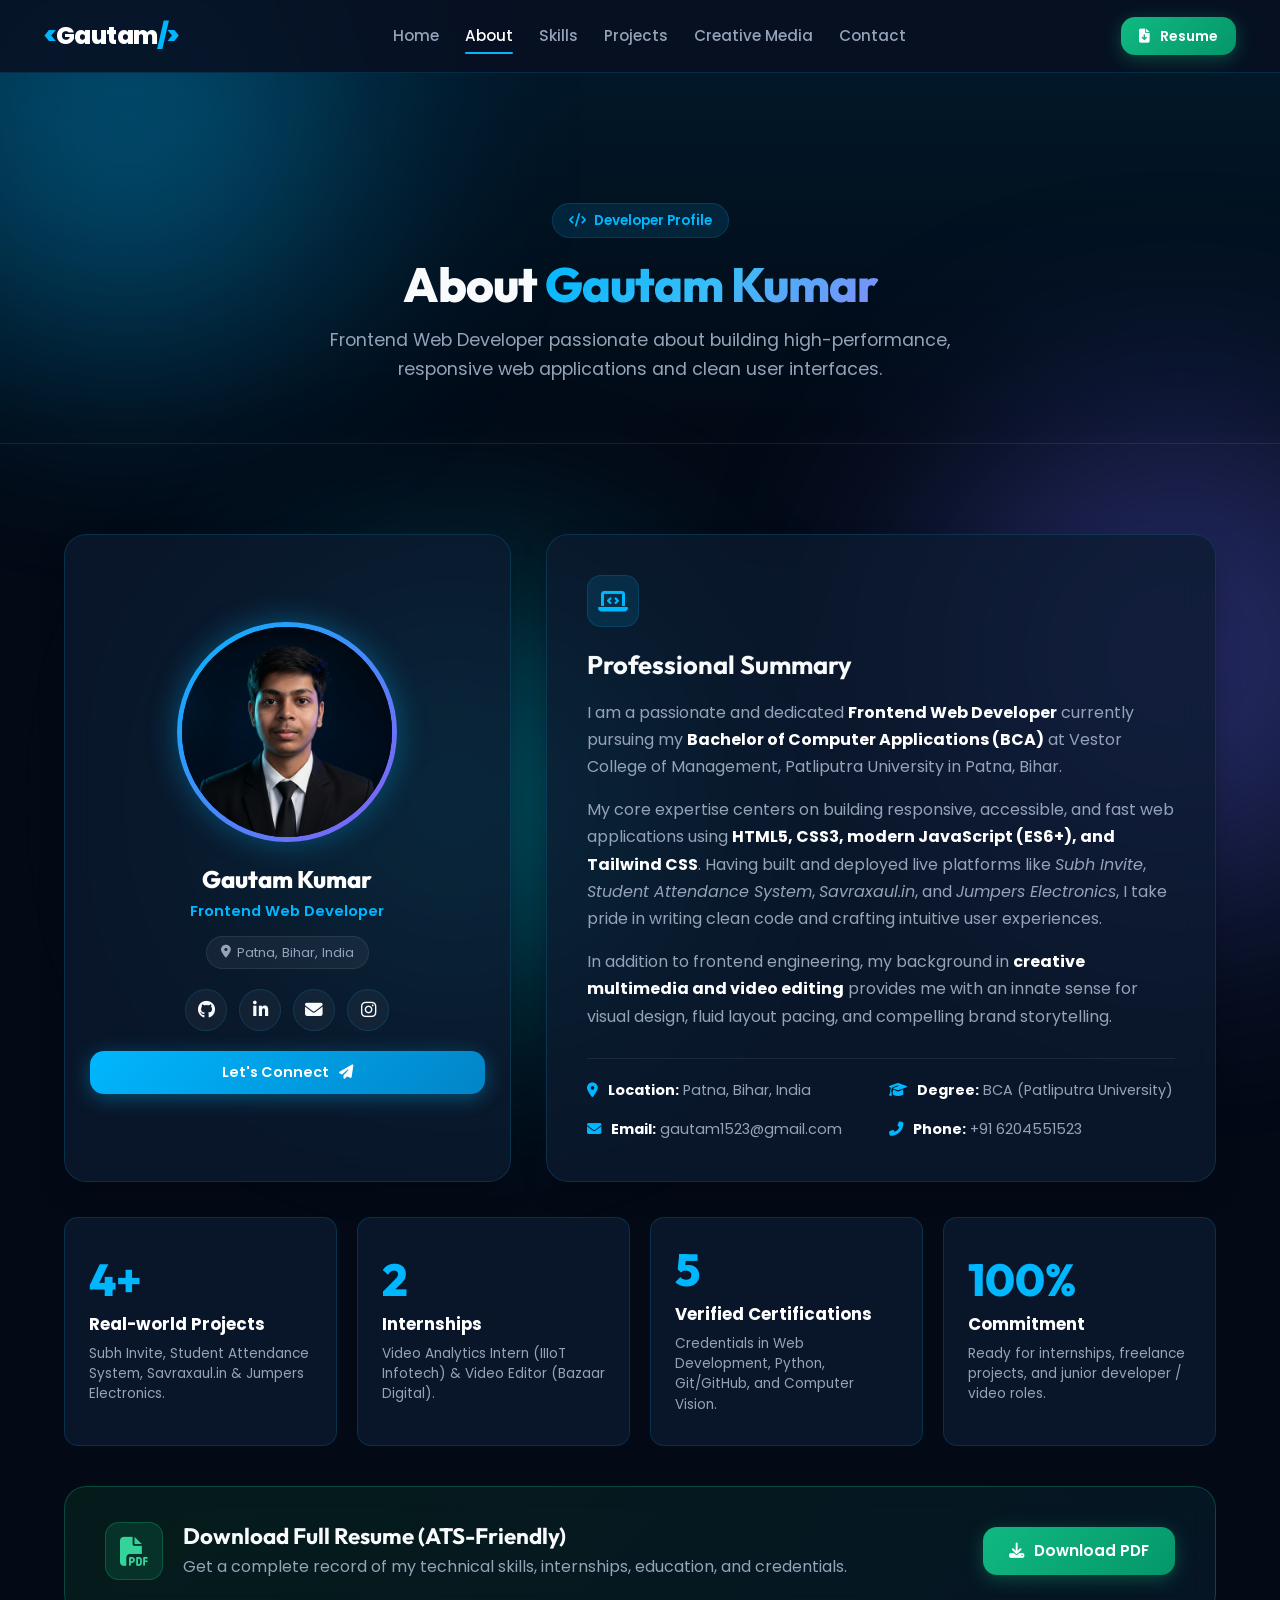
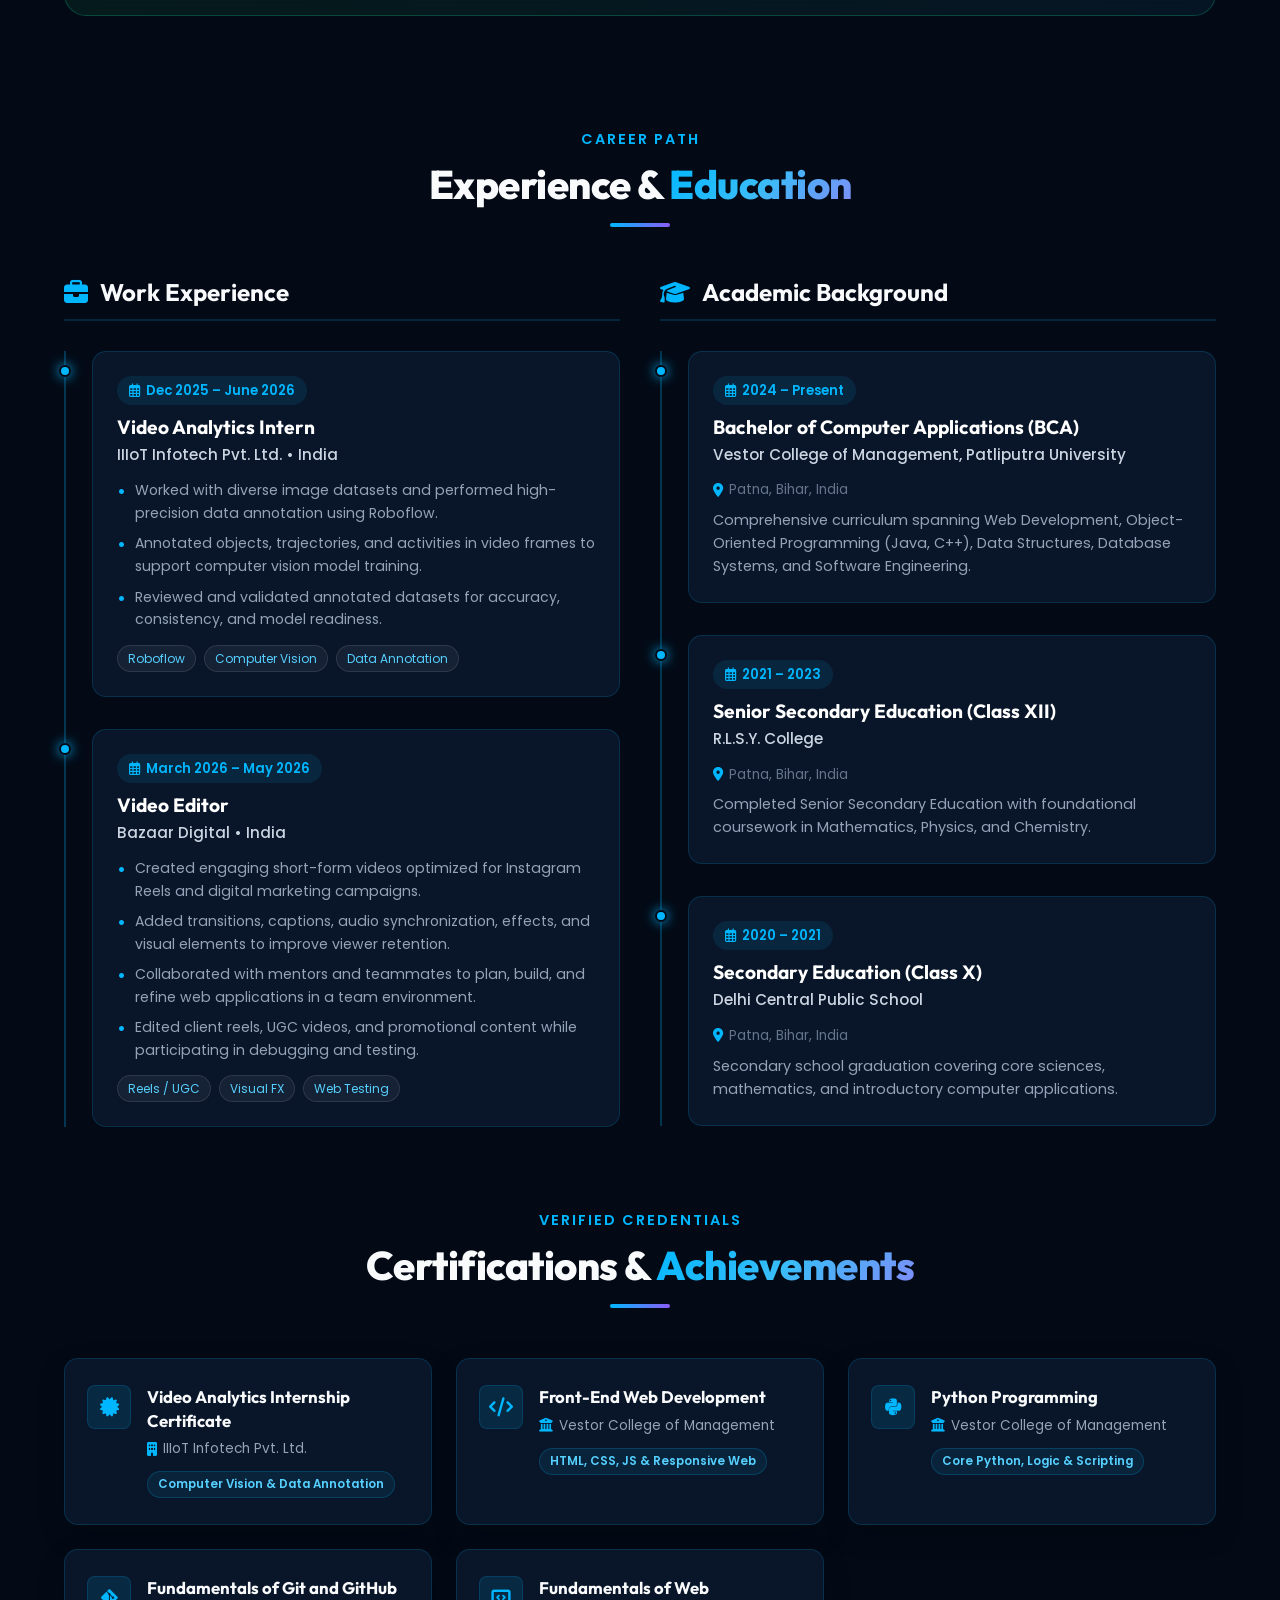
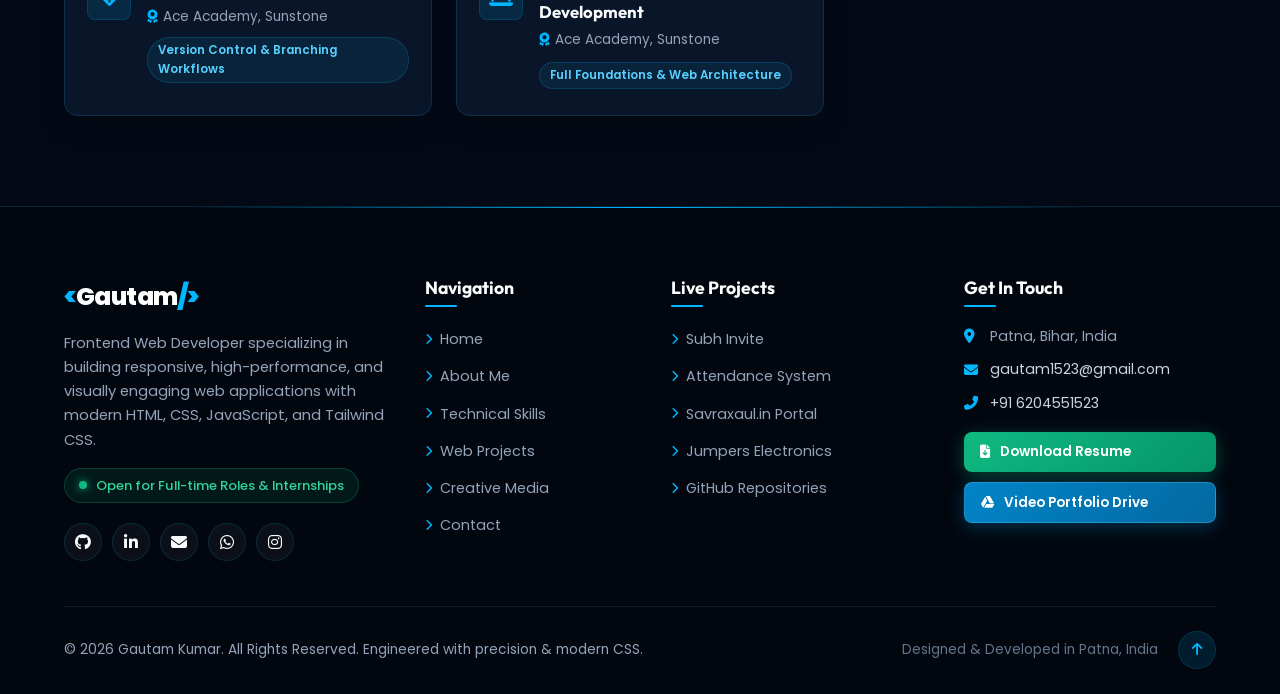
==== commit 8d1c0395: "responsive" ====
--- a/about.html
+++ b/about.html
@@ -375,41 +375,96 @@
         </section>
     </main>
 
-    <!-- Footer -->
+    <!-- Executive Professional Multipage Footer -->
     <footer class="footer">
-        <div class="section-container footer-content">
-            <div class="footer-logo">
-                <a href="index.html" class="logo">
-                    <span class="logo-tag">&lt;</span>Gautam<span class="logo-tag">/&gt;</span>
-                </a>
-                <p>Web Developer & Video Editor | Turning creative ideas into responsive digital solutions.</p>
-            </div>
-
-            <div class="footer-links">
-                <h4>Quick Navigation</h4>
-                <ul>
-                    <li><a href="index.html">Home</a></li>
-                    <li><a href="about.html">About Me</a></li>
-                    <li><a href="skills.html">Skills & Tools</a></li>
-                    <li><a href="projects.html">Projects</a></li>
-                    <li><a href="videos.html">Video Portfolio</a></li>
-                    <li><a href="contact.html">Contact</a></li>
-                </ul>
-            </div>
-
-            <div class="footer-contact">
-                <h4>Patna, Bihar</h4>
-                <p><i class="fas fa-envelope"></i> gautam1523@gmail.com</p>
-                <p><i class="fas fa-phone-alt"></i> +91 6204551523</p>
-                <p><i class="fab fa-google-drive"></i> <a href="https://drive.google.com/drive/folders/1fnpWVgMKxnuVFxJ9UNjNmd7rNu_-6KGL?usp=drive_link" target="_blank" rel="noopener noreferrer" style="color: var(--primary);">View Video Drive</a></p>
-            </div>
-        </div>
-
-        <div class="footer-bottom">
-            <p>&copy; 2026 Gautam Kumar. All Rights Reserved. Crafted with care & code.</p>
-            <a href="about.html" class="back-to-top" aria-label="Back to Top">
-                <i class="fas fa-chevron-up"></i>
-            </a>
+        <div class="section-container">
+            <div class="footer-top-grid">
+                <!-- Col 1: Brand & Professional Identity -->
+                <div class="footer-col brand-col">
+                    <a href="index.html" class="logo">
+                        <span class="logo-tag">&lt;</span>Gautam<span class="logo-tag">/&gt;</span>
+                    </a>
+                    <p class="brand-tagline">
+                        Frontend Web Developer specializing in building responsive, high-performance, and visually engaging web applications with modern HTML, CSS, JavaScript, and Tailwind CSS.
+                    </p>
+                    <div class="status-indicator">
+                        <span>Open for Full-time Roles & Internships</span>
+                    </div>
+                    <div class="footer-social-icons">
+                        <a href="https://github.com/gautamkumar523" target="_blank" rel="noopener noreferrer" aria-label="GitHub Profile">
+                            <i class="fab fa-github"></i>
+                        </a>
+                        <a href="https://www.linkedin.com/in/gautam-kumar-48a012330" target="_blank" rel="noopener noreferrer" aria-label="LinkedIn Profile">
+                            <i class="fab fa-linkedin-in"></i>
+                        </a>
+                        <a href="mailto:gautam1523@gmail.com" aria-label="Send Direct Email">
+                            <i class="fas fa-envelope"></i>
+                        </a>
+                        <a href="https://wa.me/916204551523" target="_blank" rel="noopener noreferrer" aria-label="Chat on WhatsApp">
+                            <i class="fab fa-whatsapp"></i>
+                        </a>
+                        <a href="https://www.instagram.com/kumar_gautam523/" target="_blank" rel="noopener noreferrer" aria-label="Instagram Profile">
+                            <i class="fab fa-instagram"></i>
+                        </a>
+                    </div>
+                </div>
+
+                <!-- Col 2: Navigation Links -->
+                <div class="footer-col">
+                    <h4 class="footer-heading">Navigation</h4>
+                    <ul class="footer-nav-list">
+                        <li><a href="index.html"><i class="fas fa-chevron-right"></i> Home</a></li>
+                        <li><a href="about.html"><i class="fas fa-chevron-right"></i> About Me</a></li>
+                        <li><a href="skills.html"><i class="fas fa-chevron-right"></i> Technical Skills</a></li>
+                        <li><a href="projects.html"><i class="fas fa-chevron-right"></i> Web Projects</a></li>
+                        <li><a href="videos.html"><i class="fas fa-chevron-right"></i> Creative Media</a></li>
+                        <li><a href="contact.html"><i class="fas fa-chevron-right"></i> Contact</a></li>
+                    </ul>
+                </div>
+
+                <!-- Col 3: Featured Live Web Projects -->
+                <div class="footer-col">
+                    <h4 class="footer-heading">Live Projects</h4>
+                    <ul class="footer-nav-list">
+                        <li><a href="https://subhinvite.netlify.app/" target="_blank" rel="noopener noreferrer"><i class="fas fa-chevron-right"></i> Subh Invite</a></li>
+                        <li><a href="https://stuattendancesys.netlify.app/" target="_blank" rel="noopener noreferrer"><i class="fas fa-chevron-right"></i> Attendance System</a></li>
+                        <li><a href="https://savraxaul.in" target="_blank" rel="noopener noreferrer"><i class="fas fa-chevron-right"></i> Savraxaul.in Portal</a></li>
+                        <li><a href="https://jumperselectronics.netlify.app/" target="_blank" rel="noopener noreferrer"><i class="fas fa-chevron-right"></i> Jumpers Electronics</a></li>
+                        <li><a href="https://github.com/gautamkumar523" target="_blank" rel="noopener noreferrer"><i class="fas fa-chevron-right"></i> GitHub Repositories</a></li>
+                    </ul>
+                </div>
+
+                <!-- Col 4: Contact & Resources -->
+                <div class="footer-col">
+                    <h4 class="footer-heading">Get In Touch</h4>
+                    <div class="footer-contact-info">
+                        <p><i class="fas fa-map-marker-alt"></i> <span>Patna, Bihar, India</span></p>
+                        <p><i class="fas fa-envelope"></i> <a href="mailto:gautam1523@gmail.com">gautam1523@gmail.com</a></p>
+                        <p><i class="fas fa-phone-alt"></i> <a href="tel:+916204551523">+91 6204551523</a></p>
+                    </div>
+                    <div class="footer-buttons">
+                        <a href="assets/Gautam_Kumar_Resume_ATS.pdf" download="Gautam_Kumar_Resume.pdf" class="btn btn-resume btn-sm">
+                            <i class="fas fa-file-download"></i>
+                            <span>Download Resume</span>
+                        </a>
+                        <a href="https://drive.google.com/drive/folders/1fnpWVgMKxnuVFxJ9UNjNmd7rNu_-6KGL?usp=drive_link" target="_blank" rel="noopener noreferrer" class="btn btn-drive btn-sm">
+                            <i class="fab fa-google-drive"></i>
+                            <span>Video Portfolio Drive</span>
+                        </a>
+                    </div>
+                </div>
+            </div>
+
+            <!-- Footer Bottom Bar -->
+            <div class="footer-bottom-bar">
+                <p>&copy; 2026 Gautam Kumar. All Rights Reserved. Engineered with precision &amp; modern CSS.</p>
+                <div class="footer-bottom-right">
+                    <span>Designed &amp; Developed in Patna, India</span>
+                    <a href="#" class="back-to-top" aria-label="Back to Top">
+                        <i class="fas fa-arrow-up"></i>
+                    </a>
+                </div>
+            </div>
         </div>
     </footer>
 
--- a/style.css
+++ b/style.css
@@ -49,6 +49,7 @@
 html {
     scroll-behavior: smooth;
     font-size: 16px;
+    overflow-x: hidden;
 }
 
 body {
@@ -1730,81 +1731,221 @@
 }
 
 /* ==========================================================
-   FOOTER
+   PROFESSIONAL FOOTER
    ========================================================== */
 .footer {
     background: #02070f;
-    border-top: 1px solid rgba(0, 183, 255, 0.15);
-    padding: 60px 0 25px;
+    border-top: 1px solid rgba(0, 183, 255, 0.18);
+    padding: 70px 0 25px;
     position: relative;
     margin-top: auto;
-}
-
-.footer-content {
+    overflow: hidden;
+}
+
+.footer::before {
+    content: '';
+    position: absolute;
+    top: 0;
+    left: 15%;
+    right: 15%;
+    height: 1px;
+    background: linear-gradient(90deg, transparent, var(--primary), transparent);
+}
+
+.footer-top-grid {
     display: grid;
-    grid-template-columns: 1.5fr 1fr 1fr;
+    grid-template-columns: 1.4fr 0.9fr 1.1fr 1.1fr;
     gap: 40px;
-    margin-bottom: 50px;
-}
-
-.footer-logo p {
-    margin-top: 14px;
-    font-size: 0.9rem;
-    max-width: 340px;
-}
-
-.footer-links h4,
-.footer-contact h4 {
+    margin-bottom: 45px;
+}
+
+.footer-col {
+    display: flex;
+    flex-direction: column;
+}
+
+.brand-col .brand-tagline {
+    margin: 14px 0 16px;
+    font-size: 0.92rem;
+    line-height: 1.65;
+    color: var(--text-muted);
+}
+
+.status-indicator {
+    display: inline-flex;
+    align-items: center;
+    gap: 9px;
+    font-size: 0.82rem;
+    font-weight: 500;
+    color: #34d399;
+    background: rgba(16, 185, 129, 0.1);
+    border: 1px solid rgba(16, 185, 129, 0.25);
+    padding: 6px 14px;
+    border-radius: var(--radius-full);
+    margin-bottom: 20px;
+    width: fit-content;
+}
+
+.status-indicator::before {
+    content: '';
+    width: 8px;
+    height: 8px;
+    border-radius: 50%;
+    background: #10b981;
+    box-shadow: 0 0 10px #10b981;
+    animation: statusPulse 2s infinite ease-in-out;
+    flex-shrink: 0;
+}
+
+@keyframes statusPulse {
+    0%, 100% { opacity: 1; transform: scale(1); }
+    50% { opacity: 0.35; transform: scale(0.85); }
+}
+
+.footer-social-icons {
+    display: flex;
+    gap: 10px;
+    flex-wrap: wrap;
+}
+
+.footer-social-icons a {
+    width: 38px;
+    height: 38px;
+    border-radius: 50%;
+    background: rgba(255, 255, 255, 0.04);
+    border: 1px solid var(--border-color);
+    display: flex;
+    align-items: center;
+    justify-content: center;
+    color: var(--text-main);
+    font-size: 1rem;
+    transition: var(--transition);
+}
+
+.footer-social-icons a:hover {
+    background: var(--primary);
+    border-color: var(--primary);
+    color: #030a16;
+    transform: translateY(-3px);
+    box-shadow: 0 4px 15px var(--primary-glow);
+}
+
+.footer-heading {
     font-size: 1.1rem;
     font-weight: 700;
+    color: #ffffff;
     margin-bottom: 18px;
+    position: relative;
+    padding-bottom: 8px;
+}
+
+.footer-heading::after {
+    content: '';
+    position: absolute;
+    bottom: 0;
+    left: 0;
+    width: 32px;
+    height: 2px;
+    background: var(--primary);
+    border-radius: 2px;
+}
+
+.footer-nav-list {
+    list-style: none;
+    display: flex;
+    flex-direction: column;
+    gap: 11px;
+}
+
+.footer-nav-list a {
+    color: var(--text-muted);
+    font-size: 0.9rem;
+    display: inline-flex;
+    align-items: center;
+    gap: 8px;
+    transition: var(--transition);
+}
+
+.footer-nav-list a i {
+    font-size: 0.72rem;
+    color: var(--primary);
+    transition: transform 0.2s ease;
+}
+
+.footer-nav-list a:hover {
     color: #ffffff;
-}
-
-.footer-links ul {
-    list-style: none;
+    padding-left: 4px;
+}
+
+.footer-nav-list a:hover i {
+    transform: translateX(3px);
+}
+
+.footer-contact-info {
+    display: flex;
+    flex-direction: column;
+    gap: 11px;
+    margin-bottom: 18px;
+}
+
+.footer-contact-info p {
+    font-size: 0.88rem;
+    display: flex;
+    align-items: center;
+    gap: 10px;
+    color: var(--text-muted);
+}
+
+.footer-contact-info p i {
+    color: var(--primary);
+    width: 16px;
+    flex-shrink: 0;
+}
+
+.footer-contact-info a {
+    color: #cbd5e1;
+}
+
+.footer-contact-info a:hover {
+    color: var(--primary);
+}
+
+.footer-buttons {
     display: flex;
     flex-direction: column;
     gap: 10px;
 }
 
-.footer-links a {
-    color: var(--text-muted);
-    font-size: 0.9rem;
-}
-
-.footer-links a:hover {
-    color: var(--primary);
-    padding-left: 5px;
-}
-
-.footer-contact p {
-    font-size: 0.9rem;
-    margin-bottom: 10px;
-    display: flex;
-    align-items: center;
-    gap: 10px;
-}
-
-.footer-contact p i {
-    color: var(--primary);
-}
-
-.footer-bottom {
+.btn-sm {
+    padding: 9px 16px;
+    font-size: 0.84rem;
+    border-radius: var(--radius-sm);
+    justify-content: flex-start;
+}
+
+.footer-bottom-bar {
     max-width: 1200px;
     margin: 0 auto;
-    padding: 25px 24px 0;
-    border-top: 1px solid rgba(255, 255, 255, 0.06);
+    padding: 24px 0 0;
+    border-top: 1px solid rgba(255, 255, 255, 0.08);
     display: flex;
     justify-content: space-between;
     align-items: center;
-    font-size: 0.88rem;
+    font-size: 0.86rem;
     color: var(--text-dark);
+    flex-wrap: wrap;
+    gap: 14px;
+}
+
+.footer-bottom-right {
+    display: flex;
+    align-items: center;
+    gap: 20px;
 }
 
 .back-to-top {
-    width: 40px;
-    height: 40px;
+    width: 38px;
+    height: 38px;
     background: rgba(0, 183, 255, 0.12);
     border: 1px solid var(--border-color);
     border-radius: 50%;
@@ -1818,17 +1959,126 @@
 .back-to-top:hover {
     background: var(--primary);
     color: #030a16;
-    transform: translateY(-4px);
+    transform: translateY(-3px);
     box-shadow: 0 0 15px var(--primary-glow);
 }
 
 /* ==========================================================
-   RESPONSIVE DESIGN (MEDIA QUERIES)
+   DEVELOPER TECH STACK STRIP & WEB SERVICES
    ========================================================== */
+.tech-stack-strip {
+    background: rgba(9, 21, 38, 0.7);
+    border-top: 1px solid var(--border-color);
+    border-bottom: 1px solid var(--border-color);
+    padding: 22px 0;
+    margin-bottom: 60px;
+    backdrop-filter: blur(12px);
+}
+
+.tech-stack-container {
+    display: flex;
+    align-items: center;
+    justify-content: space-between;
+    flex-wrap: wrap;
+    gap: 20px;
+}
+
+.tech-stack-title {
+    font-size: 0.85rem;
+    font-weight: 700;
+    text-transform: uppercase;
+    letter-spacing: 2px;
+    color: var(--primary);
+    white-space: nowrap;
+}
+
+.tech-stack-items {
+    display: flex;
+    align-items: center;
+    gap: 22px;
+    flex-wrap: wrap;
+}
+
+.tech-stack-item {
+    display: flex;
+    align-items: center;
+    gap: 8px;
+    font-size: 0.92rem;
+    font-weight: 600;
+    color: #cbd5e1;
+    transition: var(--transition);
+}
+
+.tech-stack-item i {
+    font-size: 1.25rem;
+    color: var(--primary);
+}
+
+.tech-stack-item:hover {
+    color: #ffffff;
+    transform: translateY(-2px);
+}
+
+.dev-services-grid {
+    display: grid;
+    grid-template-columns: repeat(3, 1fr);
+    gap: 28px;
+    margin-bottom: 50px;
+}
+
+.dev-service-card {
+    background: var(--bg-card);
+    border: 1px solid var(--border-color);
+    border-radius: var(--radius-lg);
+    padding: 34px 28px;
+    backdrop-filter: blur(14px);
+    box-shadow: var(--shadow-card);
+    transition: var(--transition);
+    display: flex;
+    flex-direction: column;
+}
+
+.dev-service-card:hover {
+    border-color: var(--border-hover);
+    transform: translateY(-5px);
+    box-shadow: 0 14px 30px rgba(0, 183, 255, 0.22);
+}
+
+.service-icon-wrap {
+    width: 52px;
+    height: 52px;
+    border-radius: var(--radius-md);
+    background: rgba(0, 183, 255, 0.12);
+    border: 1px solid var(--border-color);
+    display: flex;
+    align-items: center;
+    justify-content: center;
+    color: var(--primary);
+    font-size: 1.45rem;
+    margin-bottom: 20px;
+}
+
+.dev-service-card h3 {
+    font-size: 1.3rem;
+    font-weight: 700;
+    margin-bottom: 10px;
+}
+
+.dev-service-card p {
+    font-size: 0.9rem;
+    line-height: 1.65;
+    color: var(--text-muted);
+}
+
+/* ==========================================================
+   COMPREHENSIVE RESPONSIVE DESIGN SYSTEM
+   ========================================================== */
+
+/* Tablet & Smaller Desktop Screens (<= 1024px) */
 @media (max-width: 1024px) {
     .hero-grid {
         grid-template-columns: 1fr;
-        gap: 50px;
+        gap: 45px;
         text-align: center;
     }
 
@@ -1851,10 +2101,22 @@
         justify-content: center;
     }
 
+    .about-hero-grid {
+        grid-template-columns: 1fr;
+    }
+
+    .about-stats-grid {
+        grid-template-columns: repeat(2, 1fr) !important;
+    }
+
     .skills-grid {
         grid-template-columns: repeat(2, 1fr);
     }
 
+    .dev-services-grid {
+        grid-template-columns: repeat(2, 1fr);
+    }
+
     .video-showcase-grid {
         grid-template-columns: repeat(2, 1fr);
     }
@@ -1863,53 +2125,14 @@
         grid-template-columns: repeat(2, 1fr);
     }
 
-    .timeline-dual-grid {
-        grid-template-columns: 1fr;
-        gap: 50px;
-    }
-
-    .drive-banner {
-        flex-direction: column;
-        text-align: center;
-        padding: 30px;
-    }
-
-    .drive-banner-content {
-        flex-direction: column;
-    }
-
-    .resume-download-banner {
-        flex-direction: column;
-        text-align: center;
-        padding: 30px;
-    }
-
-    .resume-banner-content {
-        flex-direction: column;
-    }
-}
-
-@media (max-width: 768px) {
-    .section {
-        padding: 65px 0;
-    }
-
-    .page-header {
-        padding: 110px 0 50px;
-    }
-
-    .page-header h1 {
-        font-size: 2.2rem;
-    }
-
-    .hero-title {
-        font-size: 2.6rem;
-    }
-
-    .typewriter-container {
-        font-size: 1.35rem;
-    }
-
+    .footer-top-grid {
+        grid-template-columns: repeat(2, 1fr);
+        gap: 35px;
+    }
+}
+
+/* Medium Tablets & Mobile Navigation Trigger (<= 992px) */
+@media (max-width: 992px) {
     .navbar {
         position: fixed;
         top: 73px;
@@ -1938,8 +2161,63 @@
         display: block;
     }
 
-    .about-grid,
-    .about-hero-grid {
+    .timeline-dual-grid {
+        grid-template-columns: 1fr;
+        gap: 45px;
+    }
+
+    .contact-grid {
+        grid-template-columns: 1fr;
+    }
+
+    .drive-banner,
+    .resume-download-banner {
+        flex-direction: column;
+        text-align: center;
+        padding: 32px 24px;
+        gap: 22px;
+    }
+
+    .drive-banner-content,
+    .resume-banner-content {
+        flex-direction: column;
+        text-align: center;
+    }
+
+    .tech-stack-container {
+        flex-direction: column;
+        align-items: center;
+        text-align: center;
+    }
+
+    .tech-stack-items {
+        justify-content: center;
+    }
+}
+
+/* Mobile Screens (<= 768px) */
+@media (max-width: 768px) {
+    .section {
+        padding: 60px 0;
+    }
+
+    .page-header {
+        padding: 105px 0 45px;
+    }
+
+    .page-header h1 {
+        font-size: 2.2rem;
+    }
+
+    .hero-title {
+        font-size: clamp(2.2rem, 6vw, 3rem);
+    }
+
+    .typewriter-container {
+        font-size: 1.35rem;
+    }
+
+    .projects-grid {
         grid-template-columns: 1fr;
     }
 
@@ -1947,7 +2225,7 @@
         grid-template-columns: 1fr;
     }
 
-    .projects-grid {
+    .dev-services-grid {
         grid-template-columns: 1fr;
     }
 
@@ -1957,15 +2235,6 @@
 
     .cert-grid {
         grid-template-columns: 1fr;
-    }
-
-    .contact-grid {
-        grid-template-columns: 1fr;
-    }
-
-    .footer-content {
-        grid-template-columns: 1fr;
-        gap: 30px;
     }
 
     .info-meta-list {
@@ -1982,156 +2251,87 @@
         height: 220px;
     }
 
-    .avatar-initials {
-        font-size: 2.8rem;
-    }
-
     .floating-badge {
         padding: 6px 12px;
         font-size: 0.75rem;
     }
 }
 
-@media (max-width: 480px) {
+/* Small Mobile Phones (<= 540px) */
+@media (max-width: 540px) {
+    .section-container {
+        padding: 0 18px;
+    }
+
+    .hero-section {
+        padding: 90px 0 50px;
+    }
+
     .hero-title {
-        font-size: 2.2rem;
+        font-size: 2rem;
+        line-height: 1.2;
     }
 
     .typewriter-container {
         font-size: 1.15rem;
+        min-height: 2.6rem;
     }
 
     .about-stats-grid {
-        grid-template-columns: 1fr;
+        grid-template-columns: 1fr !important;
+    }
+
+    .hero-cta-group {
+        flex-direction: column;
+        width: 100%;
     }
 
     .hero-cta-group .btn {
         width: 100%;
     }
 
-    .footer-bottom {
+    .visual-card {
+        max-width: 270px;
+        height: 270px;
+    }
+
+    .avatar-wrapper {
+        width: 185px;
+        height: 185px;
+    }
+
+    .floating-badge {
+        padding: 5px 10px;
+        font-size: 0.72rem;
+    }
+
+    .badge-1 { top: 0; left: 0; }
+    .badge-2 { top: 30px; right: 0; }
+    .badge-3 { bottom: 30px; left: 0; }
+    .badge-4 { bottom: 5px; right: 0; }
+
+    .about-card,
+    .contact-info-card,
+    .contact-form-card,
+    .project-card,
+    .skill-category-card {
+        padding: 24px 18px;
+    }
+
+    .footer-top-grid {
+        grid-template-columns: 1fr;
+        gap: 30px;
+    }
+
+    .footer-bottom-bar {
         flex-direction: column;
-        gap: 15px;
         text-align: center;
-    }
-}
-
-/* ==========================================================
-   DEVELOPER TECH STACK STRIP & WEB SERVICES
-   ========================================================== */
-.tech-stack-strip {
-    background: rgba(9, 21, 38, 0.7);
-    border-top: 1px solid var(--border-color);
-    border-bottom: 1px solid var(--border-color);
-    padding: 22px 0;
-    margin-bottom: 60px;
-    backdrop-filter: blur(12px);
-}
-
-.tech-stack-container {
-    display: flex;
-    align-items: center;
-    justify-content: space-between;
-    flex-wrap: wrap;
-    gap: 20px;
-}
-
-.tech-stack-title {
-    font-size: 0.85rem;
-    font-weight: 700;
-    text-transform: uppercase;
-    letter-spacing: 2px;
-    color: var(--primary);
-    white-space: nowrap;
-}
-
-.tech-stack-items {
-    display: flex;
-    align-items: center;
-    gap: 22px;
-    flex-wrap: wrap;
-}
-
-.tech-stack-item {
-    display: flex;
-    align-items: center;
-    gap: 8px;
-    font-size: 0.92rem;
-    font-weight: 600;
-    color: #cbd5e1;
-    transition: var(--transition);
-}
-
-.tech-stack-item i {
-    font-size: 1.25rem;
-    color: var(--primary);
-}
-
-.tech-stack-item:hover {
-    color: #ffffff;
-    transform: translateY(-2px);
-}
-
-/* Web Dev Services Grid */
-.dev-services-grid {
-    display: grid;
-    grid-template-columns: repeat(3, 1fr);
-    gap: 28px;
-    margin-bottom: 50px;
-}
-
-.dev-service-card {
-    background: var(--bg-card);
-    border: 1px solid var(--border-color);
-    border-radius: var(--radius-lg);
-    padding: 34px 28px;
-    backdrop-filter: blur(14px);
-    box-shadow: var(--shadow-card);
-    transition: var(--transition);
-    display: flex;
-    flex-direction: column;
-}
-
-.dev-service-card:hover {
-    border-color: var(--border-hover);
-    transform: translateY(-5px);
-    box-shadow: 0 14px 30px rgba(0, 183, 255, 0.22);
-}
-
-.service-icon-wrap {
-    width: 52px;
-    height: 52px;
-    border-radius: var(--radius-md);
-    background: rgba(0, 183, 255, 0.12);
-    border: 1px solid var(--border-color);
-    display: flex;
-    align-items: center;
-    justify-content: center;
-    color: var(--primary);
-    font-size: 1.45rem;
-    margin-bottom: 20px;
-}
-
-.dev-service-card h3 {
-    font-size: 1.3rem;
-    font-weight: 700;
-    margin-bottom: 10px;
-}
-
-.dev-service-card p {
-    font-size: 0.9rem;
-    line-height: 1.65;
-    color: var(--text-muted);
-}
-
-@media (max-width: 900px) {
-    .dev-services-grid {
-        grid-template-columns: 1fr;
-    }
-
-    .tech-stack-container {
+        gap: 12px;
+    }
+
+    .footer-bottom-right {
         flex-direction: column;
-        align-items: flex-start;
-    }
-}
-
+        gap: 10px;
+    }
+}
+
